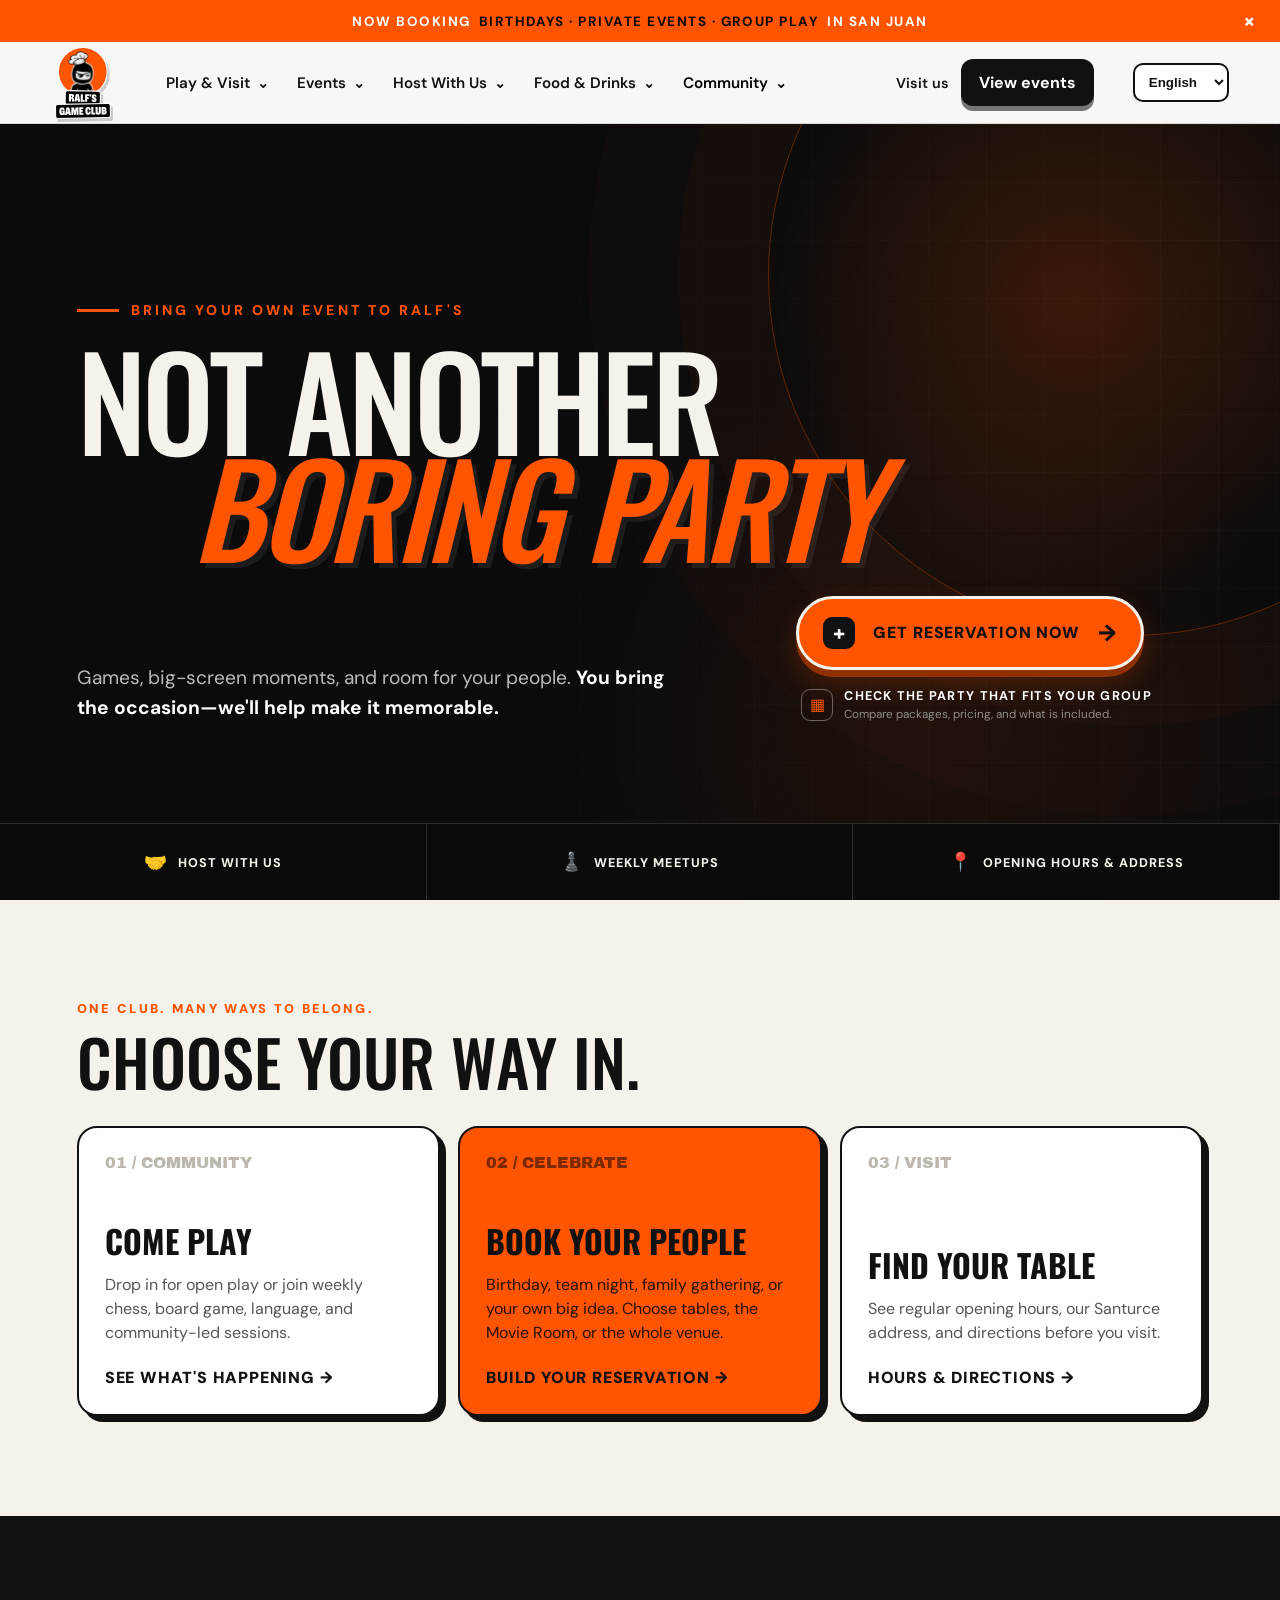
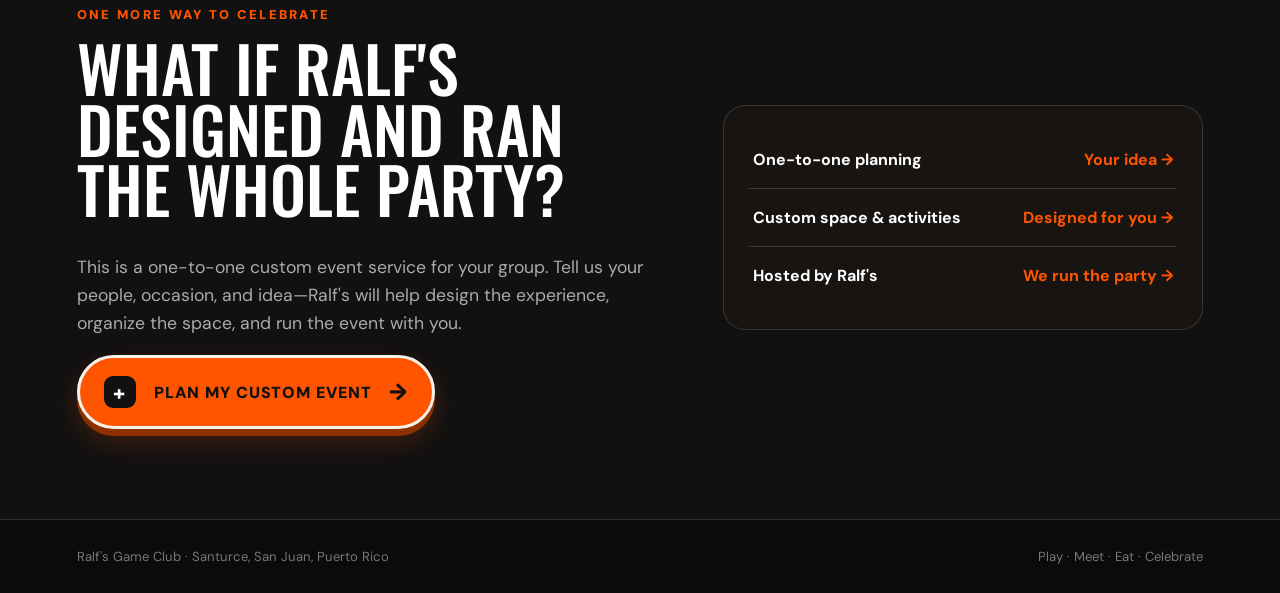
==== index.html @ 031cadf9 "Add community hosting and visit pages" ====
<!doctype html>
<html lang="en">
<head>
  <meta charset="utf-8">
  <meta name="viewport" content="width=device-width, initial-scale=1">
  <title>Ralf's Game Club — Not Another Boring Party</title>
  <meta name="description" content="Games, big-screen moments, community meetups, hosted events, and private celebrations in San Juan, Puerto Rico.">
  <link rel="preconnect" href="https://fonts.googleapis.com">
  <link rel="preconnect" href="https://fonts.gstatic.com" crossorigin>
  <link href="https://fonts.googleapis.com/css2?family=Archivo+Black&family=DM+Sans:wght@400;500;600;700&family=Oswald:wght@400;500;600&display=swap" rel="stylesheet">
  <link rel="icon" href="assets/images/favicon.svg" type="image/svg+xml">
  <style>
    :root{--orange:#ff5400;--orange-2:#ff7a00;--ink:#0b0b0b;--soft:#171412;--paper:#f5f2eb;--muted:#aaa5a0;--line:rgba(255,255,255,.14)}*{box-sizing:border-box}html{scroll-behavior:smooth}body{margin:0;background:var(--ink);color:var(--paper);font-family:"DM Sans",sans-serif;overflow-x:hidden}a{color:inherit;text-decoration:none}button{font:inherit}.announcement{height:42px;background:var(--orange);color:#fff;display:flex;align-items:center;justify-content:center;text-align:center;font-size:.84rem;font-weight:700;letter-spacing:.11em;text-transform:uppercase;padding:0 50px;position:relative}.announcement strong{color:#0b0b0b;margin:0 .5rem}.announcement button{position:absolute;right:18px;top:50%;transform:translateY(-50%);border:0;background:transparent;color:#fff;font-size:1.35rem;cursor:pointer}.nav{height:82px;background:#f7f7f5;color:#111;display:flex;align-items:center;padding:0 clamp(18px,4vw,64px);gap:clamp(22px,3vw,52px);position:relative;z-index:20;border-bottom:1px solid #d9d7d2}.brand{display:flex;align-items:center;gap:10px;min-width:max-content}.brand-logo{display:block;width:64px;height:72px;object-fit:contain;filter:drop-shadow(2px 3px 0 rgba(0,0,0,.18))}.nav-links{display:flex;align-items:center;gap:4px;flex:1}.nav-item{position:relative}.nav-trigger{display:flex;align-items:center;gap:7px;border:0;background:transparent;padding:29px 12px;font-weight:600;white-space:nowrap;cursor:pointer;font-size:.95rem}.nav-trigger::after{content:"⌄";font-size:.9rem;transition:transform .2s}.nav-item:hover .nav-trigger::after,.nav-item:focus-within .nav-trigger::after{transform:rotate(180deg)}.dropdown{position:absolute;top:70px;left:0;width:310px;background:#fff;color:#111;padding:14px;border-radius:0 0 18px 18px;box-shadow:0 20px 40px rgba(0,0,0,.2);opacity:0;visibility:hidden;transform:translateY(-7px);transition:.18s}.nav-item:hover .dropdown,.nav-item:focus-within .dropdown{opacity:1;visibility:visible;transform:none}.dropdown a{display:grid;grid-template-columns:40px 1fr;gap:10px;padding:11px;border-radius:10px;align-items:center}.dropdown a:hover{background:#f3f0eb}.drop-icon{width:36px;height:36px;border:2px solid #111;border-radius:9px;display:grid;place-items:center;background:#fff0e8}.drop-text{font-weight:700;font-size:.9rem}.drop-text span{display:block;color:#777;font-weight:500;font-size:.74rem;margin-top:2px}.nav-actions{display:flex;align-items:center;gap:12px;margin-left:auto;white-space:nowrap}.nav-actions a:first-child{font-weight:600;font-size:.9rem}.top-cta{background:#111;color:#fff!important;padding:13px 18px;border-radius:12px;box-shadow:0 5px 0 #777;font-weight:700!important}.top-cta.orange{background:var(--orange);box-shadow:0 5px 0 #a93200}.menu-toggle{display:none;width:44px;height:44px;border:2px solid #111;border-radius:10px;background:#fff;font-size:1.35rem}.hero{min-height:calc(100vh - 124px);position:relative;display:grid;align-items:center;padding:clamp(54px,7vw,110px) clamp(22px,6vw,92px);overflow:hidden;background:radial-gradient(circle at 84% 23%,rgba(255,84,0,.20),transparent 26%),radial-gradient(circle at 72% 78%,rgba(255,84,0,.08),transparent 34%),#0b0b0b}.hero::before{content:"";position:absolute;width:720px;height:720px;border:1px solid rgba(255,84,0,.35);border-radius:50%;right:-210px;top:-210px;box-shadow:0 0 0 90px rgba(255,84,0,.022),0 0 0 180px rgba(255,84,0,.016)}.hero::after{content:"";position:absolute;inset:0;background-image:linear-gradient(rgba(255,255,255,.025) 1px,transparent 1px),linear-gradient(90deg,rgba(255,255,255,.025) 1px,transparent 1px);background-size:58px 58px;mask-image:linear-gradient(to right,transparent,black);pointer-events:none}.hero-copy{position:relative;z-index:2;max-width:1120px}.eyebrow{color:var(--orange);font-weight:800;letter-spacing:.22em;text-transform:uppercase;font-size:clamp(.78rem,1.1vw,1rem);margin-bottom:26px;display:flex;align-items:center;gap:12px}.eyebrow::before{content:"";width:42px;height:3px;background:var(--orange)}h1{font-family:"Oswald",sans-serif;font-weight:500;font-size:clamp(4.35rem,10vw,10.5rem);letter-spacing:-.035em;line-height:.83;margin:0;text-transform:uppercase;max-width:1050px}h1 .accent{color:var(--orange);display:block;font-style:italic;padding-left:clamp(25px,9vw,140px);text-shadow:5px 5px 0 rgba(255,255,255,.07)}.hero-bottom{display:flex;align-items:flex-end;justify-content:space-between;gap:40px;margin-top:38px;max-width:1080px}.hero-description{max-width:610px;color:#bbb;font-size:clamp(1.02rem,1.5vw,1.3rem);line-height:1.55;margin:0}.hero-description strong{color:#fff}.hero-actions{display:flex;flex-direction:column;align-items:flex-start;gap:17px;min-width:max-content}.cta{display:inline-flex;align-items:center;gap:18px;background:var(--orange);color:#111;padding:18px 24px;border:3px solid #f5f2eb;border-radius:999px;box-shadow:0 7px 0 #8f3000,0 12px 28px rgba(255,84,0,.22);font-weight:900;letter-spacing:.055em;text-transform:uppercase;white-space:nowrap;transition:transform .2s,box-shadow .2s}.cta:hover{transform:translateY(-3px);box-shadow:0 10px 0 #8f3000,0 16px 36px rgba(255,84,0,.3)}.cta-plus{width:32px;height:32px;background:#111;color:#fff;border-radius:9px;display:grid;place-items:center;font-size:1.3rem}.cta-arrow{font-size:1.45rem}.calendar-link{display:flex;align-items:center;gap:11px;color:#fff;padding:0 5px;text-align:left}.calendar-icon{width:32px;height:32px;border:1px solid rgba(255,255,255,.35);border-radius:9px;display:grid;place-items:center;color:var(--orange);font-size:1rem;transition:.2s}.calendar-link:hover .calendar-icon{background:var(--orange);color:#111;border-color:var(--orange)}.calendar-link strong{display:block;font-size:.79rem;text-transform:uppercase;letter-spacing:.1em}.calendar-link small{display:block;color:#8f8c88;max-width:330px;font-size:.73rem;line-height:1.35;margin-top:3px}.service-strip{position:absolute;bottom:0;left:0;right:0;z-index:3;border-top:1px solid var(--line);display:grid;grid-template-columns:repeat(5,1fr);background:rgba(11,11,11,.78);backdrop-filter:blur(12px)}.service-strip a{min-height:76px;display:flex;align-items:center;justify-content:center;gap:10px;padding:15px;border-right:1px solid var(--line);font-size:.79rem;font-weight:800;text-transform:uppercase;letter-spacing:.08em;text-align:center;transition:background .2s}.service-strip a:hover{background:var(--orange);color:#111}.service-strip span{font-size:1.15rem}.choose{background:var(--paper);color:#111;padding:100px clamp(22px,6vw,92px)}.section-label{color:var(--orange);font-weight:900;text-transform:uppercase;letter-spacing:.18em;font-size:.8rem}h2{font-family:"Oswald",sans-serif;text-transform:uppercase;font-size:clamp(2.7rem,5vw,5rem);line-height:.95;margin:14px 0 34px;font-weight:500}.cards{display:grid;grid-template-columns:repeat(3,1fr);gap:18px}.card{min-height:290px;border:2px solid #111;border-radius:20px;padding:26px;display:flex;flex-direction:column;justify-content:space-between;position:relative;overflow:hidden;background:#fff;box-shadow:6px 6px 0 #111;transition:transform .2s}.card:hover{transform:translateY(-5px)}.card:nth-child(2){background:var(--orange)}.card-number{font-family:"Archivo Black",sans-serif;color:#bcb8b0;font-size:1rem}.card:nth-child(2) .card-number{color:#7b2900}.card h3{font-family:"Oswald",sans-serif;text-transform:uppercase;font-size:2rem;margin:0 0 9px}.card p{margin:0;color:#555;line-height:1.5}.card:nth-child(2) p{color:#27120a}.card-link{font-weight:900;text-transform:uppercase;letter-spacing:.05em;margin-top:22px;display:inline-flex;align-items:center;gap:8px}#reserve-options{background:#111;color:#fff;padding:90px clamp(22px,6vw,92px);display:grid;grid-template-columns:1.1fr .9fr;gap:60px;align-items:center}#reserve-options p{color:#aaa;max-width:600px;font-size:1.1rem;line-height:1.6}.reserve-panel{border:1px solid var(--line);border-radius:22px;padding:25px;background:#171412}.reserve-option{display:flex;justify-content:space-between;align-items:center;padding:18px 4px;border-bottom:1px solid var(--line);font-weight:700}.reserve-option:last-child{border-bottom:0}.reserve-option span{color:var(--orange)}footer{padding:28px clamp(22px,6vw,92px);display:flex;justify-content:space-between;gap:20px;color:#777;border-top:1px solid var(--line);font-size:.82rem}@media(max-width:1100px){.nav{gap:18px}.nav-links{display:none}.menu-toggle{display:block;margin-left:auto}.nav-actions a:first-child{display:none}.nav.open{height:auto;align-items:flex-start;flex-wrap:wrap;padding-top:18px;padding-bottom:18px}.nav.open .nav-links{display:grid;grid-template-columns:1fr 1fr;width:100%;order:3}.nav.open .nav-trigger{padding:12px}.nav.open .dropdown{display:none}.nav.open .nav-actions{position:absolute;right:78px;top:20px}.hero{padding-bottom:120px}.service-strip{grid-template-columns:repeat(5,1fr)}}@media(max-width:760px){.announcement{justify-content:flex-start;height:46px;font-size:.66rem;padding-left:16px;padding-right:42px}.nav{height:72px;padding:0 16px}.brand-logo{width:50px;height:59px}.nav-actions .top-cta:not(.orange){display:none}.top-cta.orange{padding:11px 13px;font-size:.75rem}.hero{min-height:calc(100svh - 118px);padding:62px 20px 124px;align-items:start}.hero::before{width:430px;height:430px;right:-220px;top:-120px}h1{font-size:clamp(4rem,20vw,6rem)}h1 .accent{padding-left:0}.hero-bottom{display:block;margin-top:28px}.hero-description{font-size:1rem}.hero-actions{min-width:0;margin-top:28px}.hero-actions .cta{margin-top:0;padding:15px 18px;width:100%;justify-content:space-between;font-size:.82rem}.calendar-link small{max-width:260px}.service-strip{grid-template-columns:repeat(5,150px);overflow-x:auto;justify-content:start}.service-strip a{min-height:82px}.cards{grid-template-columns:1fr}.choose{padding-top:70px;padding-bottom:75px}#reserve-options{grid-template-columns:1fr;padding-top:70px;gap:25px}footer{flex-direction:column}.nav.open .nav-links{grid-template-columns:1fr}.nav.open .nav-actions{right:70px}}@media(prefers-reduced-motion:reduce){html{scroll-behavior:auto}.cta,.card,.dropdown{transition:none}}
  </style>
  <style>
    .mobile-direct{display:none}.language-select{border:2px solid #111;border-radius:10px;background:#fff;color:#111;padding:9px 10px;font-weight:800;cursor:pointer}
    @media(max-width:1100px){.nav{height:76px;min-height:76px;flex-wrap:nowrap;gap:10px;padding:0 18px;overflow:hidden}.brand-logo{width:52px;height:62px}.nav-links,.menu-toggle,.nav-actions{display:none!important}.mobile-direct{display:flex;order:2;flex:1;min-width:0;gap:6px;overflow-x:auto;padding:0;scrollbar-width:none}.mobile-direct::-webkit-scrollbar{display:none}.mobile-direct a{flex:0 0 auto;border:1.5px solid #111;border-radius:999px;padding:7px 9px;font-size:.66rem;font-weight:900;text-transform:uppercase;letter-spacing:.01em;white-space:nowrap;background:#fff}.mobile-direct a:hover{background:var(--orange)}.language-select{order:3;flex:0 0 auto;font-size:.7rem;padding:7px}}
    @media(max-width:760px){.nav{padding:0 12px;gap:7px}.brand-logo{width:46px;height:56px}.mobile-direct{gap:5px}.mobile-direct a{font-size:.62rem;padding:7px 8px}.language-select{max-width:86px}}
    .announcement{position:sticky;top:0;z-index:30}.nav{position:sticky;top:42px}.service-strip{grid-template-columns:repeat(3,1fr)}body:not(:has(.announcement)) .nav{top:0}@media(max-width:760px){.nav{top:46px}.service-strip{grid-template-columns:repeat(3,1fr);overflow:visible}.service-strip a{min-width:0}}
  </style>
  <style>
    .availability-dialog{width:min(1100px,calc(100% - 28px));border:1px solid rgba(255,255,255,.28);border-radius:24px;padding:0;background:rgba(18,16,15,.94);color:#fff;box-shadow:0 28px 90px #000b;backdrop-filter:blur(22px)}
    .availability-dialog::backdrop{background:rgba(0,0,0,.58);backdrop-filter:blur(4px)}
    .calendar-modal{padding:28px}.calendar-modal-head{display:flex;justify-content:space-between;align-items:flex-start;gap:20px}.calendar-modal h2{font-size:clamp(2.2rem,7vw,4rem);margin:7px 0 8px}.calendar-modal p{color:#aaa;margin:0;line-height:1.5}
    .dialog-close{border:1px solid #555;border-radius:50%;width:42px;height:42px;background:#161616;color:#fff;font-size:1.3rem;cursor:pointer}.booking-step{display:flex;gap:8px;align-items:center;color:#aaa;font-size:.74rem;font-weight:800;text-transform:uppercase;margin-bottom:16px}.booking-step span{display:grid;place-items:center;width:26px;height:26px;flex:0 0 26px;border-radius:50%;background:var(--orange);color:#111}.booking-layout{display:grid;grid-template-columns:repeat(3,minmax(0,1fr));gap:18px;margin-top:22px;align-items:start}.booking-stage{min-width:0}.calendar-fields{display:grid;gap:12px;margin-bottom:12px}.calendar-field{display:grid;gap:8px}.calendar-field label{color:#aaa;font-size:.75rem;font-weight:900;letter-spacing:.13em;text-transform:uppercase}.calendar-field input,.calendar-field select{width:100%;min-height:52px;border:1px solid #555;border-radius:10px;background:#101010;color:#fff;padding:11px 13px;font:inherit;color-scheme:dark}.calendar-field input[readonly]{color:var(--orange);font-weight:900}.number-control{display:grid;grid-template-columns:42px 1fr 42px}.number-control input{border-radius:0;text-align:center}.number-control button{border:1px solid #555;background:#181818;color:#fff;font-size:1.25rem;cursor:pointer}.number-control button:first-child{border-radius:10px 0 0 10px}.number-control button:last-child{border-radius:0 10px 10px 0}
    .availability-result{border:1px solid #48423f;border-radius:12px;padding:14px;color:#d5d0ca;background:#ffffff08;margin-bottom:12px}.capacity-guide{padding:13px;border-radius:12px;background:#ffffff09;color:#aaa;font-size:.82rem;line-height:1.55}.reservation-summary{padding:16px;border:1px solid #48423f;border-radius:14px;background:#fff;color:#111}.reservation-summary h3{margin-bottom:14px;font-size:1rem}.summary-list{display:grid;gap:11px;margin-bottom:16px}.summary-list div{display:grid;grid-template-columns:24px 1fr;gap:8px}.summary-list span{font-size:1rem}.summary-list strong{font-size:.82rem;line-height:1.4}.calendar-actions button{display:flex;width:100%;align-items:center;justify-content:center;min-height:46px;border:0;border-radius:9px;padding:10px 15px;font-weight:800;text-align:center;cursor:pointer}.calendar-actions .continue-link{background:var(--orange);color:#111}.calendar-actions .continue-link.disabled{opacity:.45;pointer-events:none}.booking-note{display:block;margin-top:9px;color:#666;font-size:.7rem;line-height:1.4;text-align:center}
    @media(max-width:800px){.booking-layout{grid-template-columns:1fr}.calendar-fields{grid-template-columns:1fr 1fr}.booking-step{margin-top:8px}}@media(max-width:480px){.calendar-fields{grid-template-columns:1fr}.calendar-modal{padding:20px}.calendar-modal h2{font-size:2.6rem}}
  </style>
</head>
<body>
  <div class="announcement" id="announcement"><span class="announcement-copy">Now booking</span><strong>birthdays · private events · group play</strong><span class="announcement-copy">in San Juan</span><button aria-label="Close announcement" onclick="document.getElementById('announcement').remove();document.getElementById('nav').style.top='0'">×</button></div>
  <header class="nav" id="nav">
    <a class="brand" href="index.html" aria-label="Ralf's Game Club home"><img class="brand-logo" src="assets/images/Ralfs Game Club Logo.svg" alt="Ralf's Game Club"></a>
    <nav class="nav-links" aria-label="Main navigation">
      <div class="nav-item"><a class="nav-trigger" href="collections.html">Play & Visit</a><div class="dropdown"><a href="collections.html"><span class="drop-icon">🎲</span><span class="drop-text">Club Collection<span>Games, consoles, books & equipment</span></span></a><a href="collections.html#spaces"><span class="drop-icon">🎮</span><span class="drop-text">Our Spaces<span>Game Room and Movie Room</span></span></a><a href="visit.html"><span class="drop-icon">📍</span><span class="drop-text">Hours & Visit<span>Santurce, San Juan</span></span></a></div></div>
      <div class="nav-item"><a class="nav-trigger" href="events.html">Events</a><div class="dropdown"><a href="reservations.html"><span class="drop-icon">🎂</span><span class="drop-text">Birthday Parties<span>Games, photos & room to celebrate</span></span></a><a href="reservations.html"><span class="drop-icon">✨</span><span class="drop-text">Private Events<span>Your group, your occasion</span></span></a><a href="events.html"><span class="drop-icon">📅</span><span class="drop-text">Weekly Calendar<span>Chess, languages, board games & more</span></span></a></div></div>
      <div class="nav-item"><a class="nav-trigger" href="host.html">Host With Us</a><div class="dropdown"><a href="host.html"><span class="drop-icon">🤝</span><span class="drop-text">Community Event Application<span>Bring your idea to Ralf's</span></span></a><a href="chess.html"><span class="drop-icon">♟️</span><span class="drop-text">Chess Program<span>Learn, practice, and play together</span></span></a></div></div>
      <div class="nav-item"><a class="nav-trigger" href="menu.html">Food & Drinks</a><div class="dropdown"><a href="menu.html#drinks"><span class="drop-icon">☕</span><span class="drop-text">Community Coffee<span>Coffee, tea & refreshing drinks</span></span></a><a href="menu.html#food"><span class="drop-icon">🍕</span><span class="drop-text">Food Menu<span>Easy food made for game night</span></span></a></div></div>
      <div class="nav-item"><button class="nav-trigger">Community</button><div class="dropdown"><a href="events.html"><span class="drop-icon">💬</span><span class="drop-text">Join the Community<span>Updates and member sessions</span></span></a><a href="reservations.html"><span class="drop-icon">🤝</span><span class="drop-text">Host a Meetup<span>Bring your idea to Ralf's</span></span></a></div></div>
    </nav>
    <div class="nav-actions"><a href="visit.html">Visit us</a><a class="top-cta" href="events.html">View events</a></div>
    <select class="language-select" id="language-select" aria-label="Language"><option value="en">English</option><option value="es">Español</option></select>
    <nav class="mobile-direct" aria-label="Quick links"><a href="collections.html">Play &amp; Visit</a><a href="events.html">Events</a><a href="menu.html">Food &amp; Drinks</a><a href="host.html">Host With Us</a><a href="chess.html">Chess Program</a></nav>
  </header>
  <main id="top">
    <section class="hero"><div class="hero-copy"><div class="eyebrow">Bring your own event to Ralf's</div><h1>Not another <span class="accent">boring party</span></h1><div class="hero-bottom"><p class="hero-description">Games, big-screen moments, and room for your people. <strong>You bring the occasion—we'll help make it memorable.</strong></p><div class="hero-actions"><a class="cta" href="#availability" onclick="openAvailability(event)"><span class="cta-plus">+</span>Get reservation now<span class="cta-arrow">→</span></a><a class="calendar-link" href="reservations.html"><span class="calendar-icon">▦</span><span><strong>Check the party that fits your group</strong><small>Compare packages, pricing, and what is included.</small></span></a></div></div></div><div class="service-strip" aria-label="Explore Ralf's"><a href="host.html"><span>🤝</span>Host With Us</a><a href="events.html"><span>♟️</span>Weekly Meetups</a><a href="visit.html"><span>📍</span>Opening Hours &amp; Address</a></div></section>
    <section class="choose" id="play"><div class="section-label">One club. Many ways to belong.</div><h2>Choose your way in.</h2><div class="cards"><article class="card"><span class="card-number">01 / COMMUNITY</span><div><h3>Come play</h3><p>Drop in for open play or join weekly chess, board game, language, and community-led sessions.</p><a class="card-link" href="community.html">See what's happening →</a></div></article><article class="card"><span class="card-number">02 / CELEBRATE</span><div><h3>Book your people</h3><p>Birthday, team night, family gathering, or your own big idea. Choose tables, the Movie Room, or the whole venue.</p><a class="card-link" href="reservations.html">Build your reservation →</a></div></article><article class="card"><span class="card-number">03 / VISIT</span><div><h3>Find your table</h3><p>See regular opening hours, our Santurce address, and directions before you visit.</p><a class="card-link" href="visit.html">Hours &amp; directions →</a></div></article></div></section>
    <section id="reserve-options"><div><div class="section-label">One more way to celebrate</div><h2>What if Ralf's designed and ran the whole party?</h2><p>This is a one-to-one custom event service for your group. Tell us your people, occasion, and idea—Ralf's will help design the experience, organize the space, and run the event with you.</p><a class="cta" href="reservations.html"><span class="cta-plus">+</span>Plan my custom event<span class="cta-arrow">→</span></a></div><div class="reserve-panel" id="spaces"><div class="reserve-option">One-to-one planning <span>Your idea →</span></div><div class="reserve-option">Custom space &amp; activities <span>Designed for you →</span></div><div class="reserve-option">Hosted by Ralf's <span>We run the party →</span></div></div></section>
  </main>
  <dialog class="availability-dialog" id="availability-dialog">
    <div class="calendar-modal">
      <div class="calendar-modal-head">
        <div><div class="section-label">Ralf's calendar</div><h2>Check your group</h2><p>Choose a date, hour, and group size. We will calculate the tables your group needs.</p></div>
        <button class="dialog-close" type="button" aria-label="Close calendar" onclick="document.getElementById('availability-dialog').close()">×</button>
      </div>
      <div class="booking-layout">
        <section class="booking-stage" aria-labelledby="step-date-time">
          <div class="booking-step" id="step-date-time"><span>1</span>Select date &amp; time</div>
          <div class="calendar-fields">
            <div class="calendar-field"><label for="quick-date">Date</label><input id="quick-date" type="date"></div>
            <div class="calendar-field"><label for="quick-duration">Package length</label><select id="quick-duration"><option value="2">2 hours</option><option value="3">3 hours</option><option value="4">4 hours</option></select></div>
            <div class="calendar-field"><label for="quick-hour">Start time</label><select id="quick-hour"></select></div>
            <div class="calendar-field"><label for="quick-end">End time</label><input id="quick-end" type="text" value="12 PM" readonly aria-live="polite"></div>
          </div>
        </section>
        <section class="booking-stage" aria-labelledby="step-group">
          <div class="booking-step" id="step-group"><span>2</span>Check your group</div>
          <div class="calendar-fields">
            <div class="calendar-field"><label for="quick-guests">Guests</label><div class="number-control"><button type="button" aria-label="Remove one guest" onclick="changeGuests(-1)">−</button><input id="quick-guests" type="number" min="1" max="100" value="6" inputmode="numeric"><button type="button" aria-label="Add one guest" onclick="changeGuests(1)">+</button></div></div>
            <div class="calendar-field"><label for="quick-tables">Tables</label><input id="quick-tables" type="text" value="1" readonly aria-live="polite"></div>
          </div>
          <div class="availability-result" id="availability-result">Choose a date and hour to plan your visit.</div>
          <div class="capacity-guide">Table guide: 1 table for up to 6 guests · 2 for 7–12 · 3 for 13–18 · 4 for 19–23 · 24+ is private.</div>
        </section>
        <section class="booking-stage" aria-labelledby="step-confirm">
          <div class="booking-step" id="step-confirm"><span>3</span>Confirm &amp; book</div>
          <aside class="reservation-summary" aria-label="Reservation summary">
            <h3>Your reservation plan</h3>
            <div class="summary-list"><div><span>▣</span><strong id="summary-date">Choose a date</strong></div><div><span>◷</span><strong id="summary-time">Choose a time</strong></div><div><span>♟</span><strong id="summary-group">6 guests · 1 table</strong></div><div><span>⌖</span><strong>Ralf's Game Club<br>407 C. del Parque, Santurce, PR</strong></div></div>
            <div class="calendar-actions"><button class="continue-link" type="button">Send reservation request →</button></div>
            <small class="booking-note">Opens a Gmail draft with the reservation details filled in.</small>
          </aside>
        </section>
      </div>
    </div>
  </dialog>
  <footer id="visit"><span>Ralf's Game Club · Santurce, San Juan, Puerto Rico</span><span id="menu">Play · Meet · Eat · Celebrate</span></footer>
  <script>
    const translations={
      "Now booking":"Ya reservando","birthdays · private events · group play":"fiestas · eventos privados · grupos","in San Juan":"en San Juan","Bring your own event to Ralf's":"Trae tu propio evento a Ralf's","Not another":"No otra","boring party":"fiesta aburrida","Games, big-screen moments, and room for your people.":"Juegos, momentos en pantalla grande y espacio para tu gente.","You bring the occasion—we'll help make it memorable.":"Tú traes la ocasión; nosotros ayudamos a hacerla memorable.","Get reservation now":"Reserva ahora","View available hours":"Ver horas disponibles","Check the party that fits your group":"Encuentra el paquete ideal para tu grupo","Compare packages, pricing, and what is included.":"Compara paquetes, precios y lo que incluyen.","Send reservation request →":"Enviar solicitud de reservación →","Opens a Gmail draft with the reservation details filled in.":"Abre un borrador de Gmail con los detalles de la reservación ya completados.","One club. Many ways to belong.":"Un club. Muchas formas de pertenecer.","Choose your way in.":"Elige tu manera de participar.","Come play":"Ven a jugar","See what's happening →":"Mira lo que está pasando →","Book your people":"Reúne a tu gente","Build your reservation →":"Crea tu reservación →","Find your table":"Encuentra tu mesa","Hours & directions →":"Horario y direcciones →","Reserve":"Reservar","Events":"Eventos","Food & Drinks":"Comida y bebidas","Host With Us":"Organiza con nosotros","Opening Hours & Address":"Horario y dirección","Chess Program":"Programa de ajedrez","Play & Visit":"Juega y visita"
    };
    const originals=new WeakMap();
    function setLanguage(lang){document.documentElement.lang=lang;localStorage.setItem('ralfsLanguage',lang);document.querySelectorAll('a,button,label,h1,h2,h3,p,strong,small,.eyebrow,.section-label,.card-number,.announcement-copy').forEach(el=>{if(el.children.length)return;if(!originals.has(el))originals.set(el,el.textContent);const en=originals.get(el);el.textContent=lang==='es'?(translations[en.trim()]||en):en});document.getElementById('language-select').value=lang}
    document.getElementById('language-select').addEventListener('change',e=>setLanguage(e.target.value));setLanguage(localStorage.getItem('ralfsLanguage')||'en');
    const quickDate=document.getElementById('quick-date');
    const quickHour=document.getElementById('quick-hour');
    const quickDuration=document.getElementById('quick-duration');
    const quickEnd=document.getElementById('quick-end');
    const quickGuests=document.getElementById('quick-guests');
    const quickTables=document.getElementById('quick-tables');
    const availabilityResult=document.getElementById('availability-result');
    const summaryDate=document.getElementById('summary-date');
    const summaryTime=document.getElementById('summary-time');
    const summaryGroup=document.getElementById('summary-group');
    const bookingLink=document.querySelector('.continue-link');
    bookingLink.addEventListener('click',()=>{if(bookingLink.classList.contains('disabled'))return;const subject='Reservation request — '+quickDate.value;const body=['Reservation request for Ralf\'s Game Club','','Date: '+summaryDate.textContent,'Time: '+summaryTime.textContent,'Group: '+summaryGroup.textContent,'Tables: '+quickTables.value,'','Please reply to this email to confirm availability.'].join('\n');window.open('https://mail.google.com/mail/?view=cm&fs=1&to=ralfsgameclub@gmail.com&su='+encodeURIComponent(subject)+'&body='+encodeURIComponent(body),'_blank','noopener')});
    const availabilityApi='https://script.google.com/macros/s/AKfycbzuxjExNhPusNXr1XhOn-TuMr5OQ-beWXlYhAs8ggn_Tgo7zxfXGiIK9_2Sqgs56HC4dw/exec';
    let availabilityRequest=0;
    for(let hour=13;hour<=21;hour++){const option=document.createElement('option');option.value=hour;option.textContent=new Date(2000,0,1,hour).toLocaleTimeString([], {hour:'numeric'});quickHour.appendChild(option)}
    function syncEndTime(){quickEnd.value=new Date(2000,0,1,Number(quickHour.value)+Number(quickDuration.value)).toLocaleTimeString([], {hour:'numeric'})}
    function openAvailability(event){event.preventDefault();if(!quickDate.value){const today=new Date();quickDate.value=[today.getFullYear(),String(today.getMonth()+1).padStart(2,'0'),String(today.getDate()).padStart(2,'0')].join('-')}updateAvailability();document.getElementById('availability-dialog').showModal()}
    function changeGuests(amount){quickGuests.value=Math.min(100,Math.max(1,(Number(quickGuests.value)||1)+amount));updateAvailability()}
    async function updateAvailability(){const request=++availabilityRequest;const guests=Math.max(1,Number(quickGuests.value)||1);const duration=Number(quickDuration.value);const tablesNeeded=Math.ceil(guests/6);const isPrivate=guests>=24;quickTables.value=isPrivate?'PRIVATE':tablesNeeded;summaryGroup.textContent=guests+' guests · '+(isPrivate?'private venue':tablesNeeded+' table'+(tablesNeeded>1?'s':''));if(!quickDate.value)return;const selectedDate=new Date(quickDate.value+'T12:00:00');const day=selectedDate.getDay();const hour=Number(quickHour.value);const isSunday=day===0;const closeHour=isSunday?18:22;const isOpen=isSunday?(hour>=13&&hour+duration<=closeHour):(day>=3&&day<=6&&hour>=13&&hour+duration<=closeHour);summaryDate.textContent=selectedDate.toLocaleDateString([], {weekday:'long',month:'long',day:'numeric',year:'numeric'});summaryTime.textContent=new Date(2000,0,1,hour).toLocaleTimeString([], {hour:'numeric'})+' – '+new Date(2000,0,1,hour+duration).toLocaleTimeString([], {hour:'numeric'})+' ('+duration+' hours)';bookingLink.classList.add('disabled');bookingLink.setAttribute('aria-disabled','true');bookingLink.setAttribute('tabindex','-1');if(!isOpen){availabilityResult.textContent=isSunday?'This package must fit within Sunday hours, 1 PM–6 PM.':'This package must fit within Wednesday–Saturday hours, 1 PM–10 PM.';return}availabilityResult.textContent='Checking Ralf’s live calendar…';try{const response=await fetch(availabilityApi+'?date='+encodeURIComponent(quickDate.value));const data=await response.json();if(request!==availabilityRequest)return;if(!response.ok||!data.ok)throw new Error('Calendar unavailable');const start=new Date(quickDate.value+'T'+String(hour).padStart(2,'0')+':00:00-04:00');const end=new Date(start.getTime()+duration*60*60*1000);const overlapping=(data.busy||[]).filter(item=>new Date(item.start)<end&&new Date(item.end)>start);const hasPrivate=overlapping.some(item=>item.private);const reservedTables=hasPrivate?8:overlapping.reduce((sum,item)=>sum+(Number(item.tables)||0),0);const openTables=Math.max(0,8-reservedTables);if(hasPrivate){availabilityResult.textContent='This time is unavailable because Ralf’s is reserved for a private event.';return}if(isPrivate&&reservedTables>0){availabilityResult.textContent='A private event needs the whole venue, but this time already has another reservation.';return}if(!isPrivate&&tablesNeeded>openTables){availabilityResult.textContent='Only '+openTables+' of 8 tables are open at this time. Your group needs '+tablesNeeded+'. Please choose another time.';return}bookingLink.classList.remove('disabled');bookingLink.removeAttribute('aria-disabled');bookingLink.removeAttribute('tabindex');availabilityResult.textContent=isPrivate?guests+' guests · The whole venue is currently open for a private event.':guests+' guests · '+tablesNeeded+' table'+(tablesNeeded>1?'s':'')+' needed · '+openTables+' of 8 tables currently open · '+(openTables-tablesNeeded)+' would remain after booking.'}catch(error){if(request!==availabilityRequest)return;availabilityResult.textContent='We could not confirm the live calendar. Please use Ralf’s booking page to check current times.';bookingLink.classList.remove('disabled');bookingLink.removeAttribute('aria-disabled');bookingLink.removeAttribute('tabindex')}}
    quickDate.addEventListener('change',updateAvailability);quickHour.addEventListener('change',()=>{syncEndTime();updateAvailability()});quickDuration.addEventListener('change',()=>{syncEndTime();updateAvailability()});quickGuests.addEventListener('input',updateAvailability);syncEndTime();
  </script>
</body>
</html>
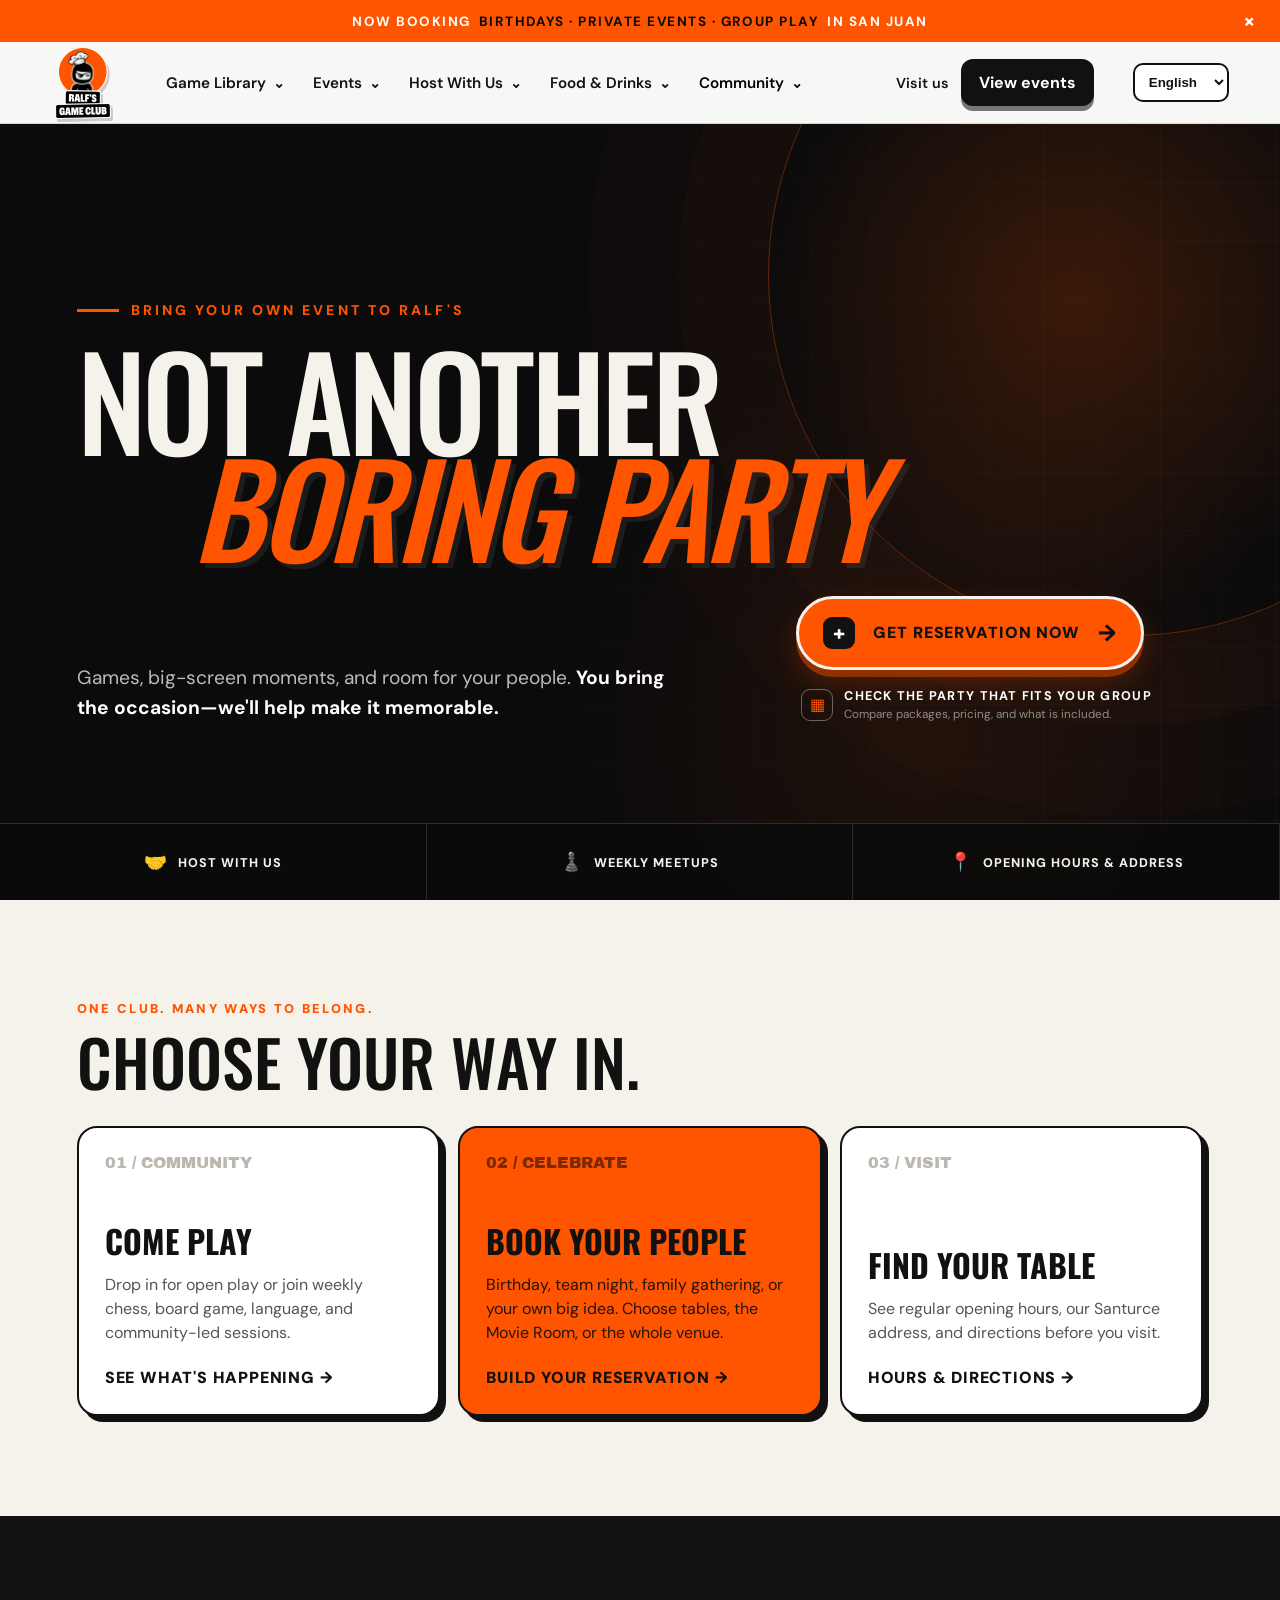
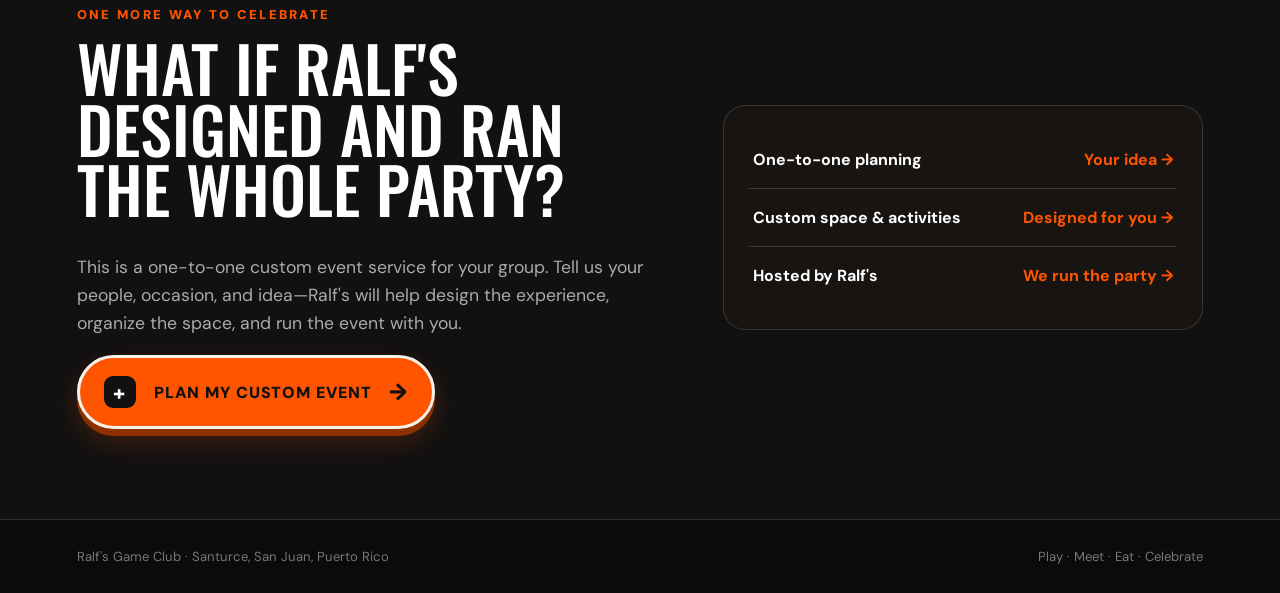
==== commit 071649a8: "Clarify game library and add Switch titles" ====
--- a/index.html
+++ b/index.html
@@ -32,7 +32,7 @@
   <header class="nav" id="nav">
     <a class="brand" href="index.html" aria-label="Ralf's Game Club home"><img class="brand-logo" src="assets/images/Ralfs Game Club Logo.svg" alt="Ralf's Game Club"></a>
     <nav class="nav-links" aria-label="Main navigation">
-      <div class="nav-item"><a class="nav-trigger" href="collections.html">Play & Visit</a><div class="dropdown"><a href="collections.html"><span class="drop-icon">🎲</span><span class="drop-text">Club Collection<span>Games, consoles, books & equipment</span></span></a><a href="collections.html#spaces"><span class="drop-icon">🎮</span><span class="drop-text">Our Spaces<span>Game Room and Movie Room</span></span></a><a href="visit.html"><span class="drop-icon">📍</span><span class="drop-text">Hours & Visit<span>Santurce, San Juan</span></span></a></div></div>
+      <div class="nav-item"><a class="nav-trigger" href="collections.html">Game Library</a><div class="dropdown"><a href="collections.html"><span class="drop-icon">🎲</span><span class="drop-text">Browse Our Games<span>Board games, Switch games, retro consoles &amp; books</span></span></a><a href="collections.html"><span class="drop-icon">🎮</span><span class="drop-text">What We Have<span>Check the library before bringing your own game</span></span></a><a href="visit.html"><span class="drop-icon">📍</span><span class="drop-text">Hours &amp; Visit<span>Santurce, San Juan</span></span></a></div></div>
       <div class="nav-item"><a class="nav-trigger" href="events.html">Events</a><div class="dropdown"><a href="reservations.html"><span class="drop-icon">🎂</span><span class="drop-text">Birthday Parties<span>Games, photos & room to celebrate</span></span></a><a href="reservations.html"><span class="drop-icon">✨</span><span class="drop-text">Private Events<span>Your group, your occasion</span></span></a><a href="events.html"><span class="drop-icon">📅</span><span class="drop-text">Weekly Calendar<span>Chess, languages, board games & more</span></span></a></div></div>
       <div class="nav-item"><a class="nav-trigger" href="host.html">Host With Us</a><div class="dropdown"><a href="host.html"><span class="drop-icon">🤝</span><span class="drop-text">Community Event Application<span>Bring your idea to Ralf's</span></span></a><a href="chess.html"><span class="drop-icon">♟️</span><span class="drop-text">Chess Program<span>Learn, practice, and play together</span></span></a></div></div>
       <div class="nav-item"><a class="nav-trigger" href="menu.html">Food & Drinks</a><div class="dropdown"><a href="menu.html#drinks"><span class="drop-icon">☕</span><span class="drop-text">Community Coffee<span>Coffee, tea & refreshing drinks</span></span></a><a href="menu.html#food"><span class="drop-icon">🍕</span><span class="drop-text">Food Menu<span>Easy food made for game night</span></span></a></div></div>
@@ -40,10 +40,10 @@
     </nav>
     <div class="nav-actions"><a href="visit.html">Visit us</a><a class="top-cta" href="events.html">View events</a></div>
     <select class="language-select" id="language-select" aria-label="Language"><option value="en">English</option><option value="es">Español</option></select>
-    <nav class="mobile-direct" aria-label="Quick links"><a href="collections.html">Play &amp; Visit</a><a href="events.html">Events</a><a href="menu.html">Food &amp; Drinks</a><a href="host.html">Host With Us</a><a href="chess.html">Chess Program</a></nav>
+    <nav class="mobile-direct" aria-label="Quick links"><a href="collections.html">Game Library</a><a href="events.html">Events</a><a href="menu.html">Food &amp; Drinks</a><a href="host.html">Host With Us</a><a href="chess.html">Chess Program</a></nav>
   </header>
   <main id="top">
-    <section class="hero"><div class="hero-copy"><div class="eyebrow">Bring your own event to Ralf's</div><h1>Not another <span class="accent">boring party</span></h1><div class="hero-bottom"><p class="hero-description">Games, big-screen moments, and room for your people. <strong>You bring the occasion—we'll help make it memorable.</strong></p><div class="hero-actions"><a class="cta" href="#availability" onclick="openAvailability(event)"><span class="cta-plus">+</span>Get reservation now<span class="cta-arrow">→</span></a><a class="calendar-link" href="reservations.html"><span class="calendar-icon">▦</span><span><strong>Check the party that fits your group</strong><small>Compare packages, pricing, and what is included.</small></span></a></div></div></div><div class="service-strip" aria-label="Explore Ralf's"><a href="host.html"><span>🤝</span>Host With Us</a><a href="events.html"><span>♟️</span>Weekly Meetups</a><a href="visit.html"><span>📍</span>Opening Hours &amp; Address</a></div></section>
+    <section class="hero"><div class="hero-copy"><div class="eyebrow">Bring your own event to Ralf's</div><h1>Not another <span class="accent">boring party</span></h1><div class="hero-bottom"><p class="hero-description">Games, big-screen moments, and room for your people. <strong>You bring the occasion—we'll help make it memorable.</strong></p><div class="hero-actions"><a class="cta" href="#availability" onclick="openAvailability(event)"><span class="cta-plus">+</span>Get reservation now<span class="cta-arrow">→</span></a><a class="calendar-link" href="reservations.html"><span class="calendar-icon">▦</span><span><strong>Check the party that fits your group</strong><small>Compare packages, pricing, and what is included.</small></span></a></div></div></div><div class="service-strip" aria-label="Explore Ralf's"><a href="host.html"><span>🤝</span>Host With Us</a><a href="community.html"><span>♟️</span>Weekly Meetups</a><a href="visit.html"><span>📍</span>Opening Hours &amp; Address</a></div></section>
     <section class="choose" id="play"><div class="section-label">One club. Many ways to belong.</div><h2>Choose your way in.</h2><div class="cards"><article class="card"><span class="card-number">01 / COMMUNITY</span><div><h3>Come play</h3><p>Drop in for open play or join weekly chess, board game, language, and community-led sessions.</p><a class="card-link" href="community.html">See what's happening →</a></div></article><article class="card"><span class="card-number">02 / CELEBRATE</span><div><h3>Book your people</h3><p>Birthday, team night, family gathering, or your own big idea. Choose tables, the Movie Room, or the whole venue.</p><a class="card-link" href="reservations.html">Build your reservation →</a></div></article><article class="card"><span class="card-number">03 / VISIT</span><div><h3>Find your table</h3><p>See regular opening hours, our Santurce address, and directions before you visit.</p><a class="card-link" href="visit.html">Hours &amp; directions →</a></div></article></div></section>
     <section id="reserve-options"><div><div class="section-label">One more way to celebrate</div><h2>What if Ralf's designed and ran the whole party?</h2><p>This is a one-to-one custom event service for your group. Tell us your people, occasion, and idea—Ralf's will help design the experience, organize the space, and run the event with you.</p><a class="cta" href="reservations.html"><span class="cta-plus">+</span>Plan my custom event<span class="cta-arrow">→</span></a></div><div class="reserve-panel" id="spaces"><div class="reserve-option">One-to-one planning <span>Your idea →</span></div><div class="reserve-option">Custom space &amp; activities <span>Designed for you →</span></div><div class="reserve-option">Hosted by Ralf's <span>We run the party →</span></div></div></section>
   </main>
@@ -87,7 +87,7 @@
   <footer id="visit"><span>Ralf's Game Club · Santurce, San Juan, Puerto Rico</span><span id="menu">Play · Meet · Eat · Celebrate</span></footer>
   <script>
     const translations={
-      "Now booking":"Ya reservando","birthdays · private events · group play":"fiestas · eventos privados · grupos","in San Juan":"en San Juan","Bring your own event to Ralf's":"Trae tu propio evento a Ralf's","Not another":"No otra","boring party":"fiesta aburrida","Games, big-screen moments, and room for your people.":"Juegos, momentos en pantalla grande y espacio para tu gente.","You bring the occasion—we'll help make it memorable.":"Tú traes la ocasión; nosotros ayudamos a hacerla memorable.","Get reservation now":"Reserva ahora","View available hours":"Ver horas disponibles","Check the party that fits your group":"Encuentra el paquete ideal para tu grupo","Compare packages, pricing, and what is included.":"Compara paquetes, precios y lo que incluyen.","Send reservation request →":"Enviar solicitud de reservación →","Opens a Gmail draft with the reservation details filled in.":"Abre un borrador de Gmail con los detalles de la reservación ya completados.","One club. Many ways to belong.":"Un club. Muchas formas de pertenecer.","Choose your way in.":"Elige tu manera de participar.","Come play":"Ven a jugar","See what's happening →":"Mira lo que está pasando →","Book your people":"Reúne a tu gente","Build your reservation →":"Crea tu reservación →","Find your table":"Encuentra tu mesa","Hours & directions →":"Horario y direcciones →","Reserve":"Reservar","Events":"Eventos","Food & Drinks":"Comida y bebidas","Host With Us":"Organiza con nosotros","Opening Hours & Address":"Horario y dirección","Chess Program":"Programa de ajedrez","Play & Visit":"Juega y visita"
+      "Now booking":"Ya reservando","birthdays · private events · group play":"fiestas · eventos privados · grupos","in San Juan":"en San Juan","Bring your own event to Ralf's":"Trae tu propio evento a Ralf's","Not another":"No otra","boring party":"fiesta aburrida","Games, big-screen moments, and room for your people.":"Juegos, momentos en pantalla grande y espacio para tu gente.","You bring the occasion—we'll help make it memorable.":"Tú traes la ocasión; nosotros ayudamos a hacerla memorable.","Get reservation now":"Reserva ahora","View available hours":"Ver horas disponibles","Check the party that fits your group":"Encuentra el paquete ideal para tu grupo","Compare packages, pricing, and what is included.":"Compara paquetes, precios y lo que incluyen.","Send reservation request →":"Enviar solicitud de reservación →","Opens a Gmail draft with the reservation details filled in.":"Abre un borrador de Gmail con los detalles de la reservación ya completados.","One club. Many ways to belong.":"Un club. Muchas formas de pertenecer.","Choose your way in.":"Elige tu manera de participar.","Come play":"Ven a jugar","See what's happening →":"Mira lo que está pasando →","Book your people":"Reúne a tu gente","Build your reservation →":"Crea tu reservación →","Find your table":"Encuentra tu mesa","Hours & directions →":"Horario y direcciones →","Reserve":"Reservar","Events":"Eventos","Food & Drinks":"Comida y bebidas","Host With Us":"Organiza con nosotros","Opening Hours & Address":"Horario y dirección","Chess Program":"Programa de ajedrez","Game Library":"Biblioteca de juegos","Browse Our Games":"Explora nuestros juegos","What We Have":"Lo que tenemos"
     };
     const originals=new WeakMap();
     function setLanguage(lang){document.documentElement.lang=lang;localStorage.setItem('ralfsLanguage',lang);document.querySelectorAll('a,button,label,h1,h2,h3,p,strong,small,.eyebrow,.section-label,.card-number,.announcement-copy').forEach(el=>{if(el.children.length)return;if(!originals.has(el))originals.set(el,el.textContent);const en=originals.get(el);el.textContent=lang==='es'?(translations[en.trim()]||en):en});document.getElementById('language-select').value=lang}
@@ -110,7 +110,7 @@
     function syncEndTime(){quickEnd.value=new Date(2000,0,1,Number(quickHour.value)+Number(quickDuration.value)).toLocaleTimeString([], {hour:'numeric'})}
     function openAvailability(event){event.preventDefault();if(!quickDate.value){const today=new Date();quickDate.value=[today.getFullYear(),String(today.getMonth()+1).padStart(2,'0'),String(today.getDate()).padStart(2,'0')].join('-')}updateAvailability();document.getElementById('availability-dialog').showModal()}
     function changeGuests(amount){quickGuests.value=Math.min(100,Math.max(1,(Number(quickGuests.value)||1)+amount));updateAvailability()}
-    async function updateAvailability(){const request=++availabilityRequest;const guests=Math.max(1,Number(quickGuests.value)||1);const duration=Number(quickDuration.value);const tablesNeeded=Math.ceil(guests/6);const isPrivate=guests>=24;quickTables.value=isPrivate?'PRIVATE':tablesNeeded;summaryGroup.textContent=guests+' guests · '+(isPrivate?'private venue':tablesNeeded+' table'+(tablesNeeded>1?'s':''));if(!quickDate.value)return;const selectedDate=new Date(quickDate.value+'T12:00:00');const day=selectedDate.getDay();const hour=Number(quickHour.value);const isSunday=day===0;const closeHour=isSunday?18:22;const isOpen=isSunday?(hour>=13&&hour+duration<=closeHour):(day>=3&&day<=6&&hour>=13&&hour+duration<=closeHour);summaryDate.textContent=selectedDate.toLocaleDateString([], {weekday:'long',month:'long',day:'numeric',year:'numeric'});summaryTime.textContent=new Date(2000,0,1,hour).toLocaleTimeString([], {hour:'numeric'})+' – '+new Date(2000,0,1,hour+duration).toLocaleTimeString([], {hour:'numeric'})+' ('+duration+' hours)';bookingLink.classList.add('disabled');bookingLink.setAttribute('aria-disabled','true');bookingLink.setAttribute('tabindex','-1');if(!isOpen){availabilityResult.textContent=isSunday?'This package must fit within Sunday hours, 1 PM–6 PM.':'This package must fit within Wednesday–Saturday hours, 1 PM–10 PM.';return}availabilityResult.textContent='Checking Ralf’s live calendar…';try{const response=await fetch(availabilityApi+'?date='+encodeURIComponent(quickDate.value));const data=await response.json();if(request!==availabilityRequest)return;if(!response.ok||!data.ok)throw new Error('Calendar unavailable');const start=new Date(quickDate.value+'T'+String(hour).padStart(2,'0')+':00:00-04:00');const end=new Date(start.getTime()+duration*60*60*1000);const overlapping=(data.busy||[]).filter(item=>new Date(item.start)<end&&new Date(item.end)>start);const hasPrivate=overlapping.some(item=>item.private);const reservedTables=hasPrivate?8:overlapping.reduce((sum,item)=>sum+(Number(item.tables)||0),0);const openTables=Math.max(0,8-reservedTables);if(hasPrivate){availabilityResult.textContent='This time is unavailable because Ralf’s is reserved for a private event.';return}if(isPrivate&&reservedTables>0){availabilityResult.textContent='A private event needs the whole venue, but this time already has another reservation.';return}if(!isPrivate&&tablesNeeded>openTables){availabilityResult.textContent='Only '+openTables+' of 8 tables are open at this time. Your group needs '+tablesNeeded+'. Please choose another time.';return}bookingLink.classList.remove('disabled');bookingLink.removeAttribute('aria-disabled');bookingLink.removeAttribute('tabindex');availabilityResult.textContent=isPrivate?guests+' guests · The whole venue is currently open for a private event.':guests+' guests · '+tablesNeeded+' table'+(tablesNeeded>1?'s':'')+' needed · '+openTables+' of 8 tables currently open · '+(openTables-tablesNeeded)+' would remain after booking.'}catch(error){if(request!==availabilityRequest)return;availabilityResult.textContent='We could not confirm the live calendar. Please use Ralf’s booking page to check current times.';bookingLink.classList.remove('disabled');bookingLink.removeAttribute('aria-disabled');bookingLink.removeAttribute('tabindex')}}
+    async function updateAvailability(){const request=++availabilityRequest;const guests=Math.max(1,Number(quickGuests.value)||1);const duration=Number(quickDuration.value);const tablesNeeded=Math.ceil(guests/6);const isPrivate=guests>=24;quickTables.value=isPrivate?'PRIVATE':tablesNeeded;summaryGroup.textContent=guests+' guests · '+(isPrivate?'private venue':tablesNeeded+' table'+(tablesNeeded>1?'s':''));if(!quickDate.value)return;const selectedDate=new Date(quickDate.value+'T12:00:00');const day=selectedDate.getDay();const hour=Number(quickHour.value);const isSunday=day===0;const closeHour=isSunday?18:21.5;const isOpen=isSunday?(hour>=13&&hour+duration<=closeHour):(day>=3&&day<=6&&hour>=13&&hour+duration<=closeHour);summaryDate.textContent=selectedDate.toLocaleDateString([], {weekday:'long',month:'long',day:'numeric',year:'numeric'});summaryTime.textContent=new Date(2000,0,1,hour).toLocaleTimeString([], {hour:'numeric'})+' – '+new Date(2000,0,1,hour+duration).toLocaleTimeString([], {hour:'numeric'})+' ('+duration+' hours)';bookingLink.classList.add('disabled');bookingLink.setAttribute('aria-disabled','true');bookingLink.setAttribute('tabindex','-1');if(!isOpen){availabilityResult.textContent=isSunday?'This package must fit within Sunday hours, 1 PM–6 PM.':'This package must fit within Wednesday–Saturday hours, 1 PM–9:30 PM.';return}availabilityResult.textContent='Checking Ralf’s live calendar…';try{const response=await fetch(availabilityApi+'?date='+encodeURIComponent(quickDate.value));const data=await response.json();if(request!==availabilityRequest)return;if(!response.ok||!data.ok)throw new Error('Calendar unavailable');const start=new Date(quickDate.value+'T'+String(hour).padStart(2,'0')+':00:00-04:00');const end=new Date(start.getTime()+duration*60*60*1000);const overlapping=(data.busy||[]).filter(item=>new Date(item.start)<end&&new Date(item.end)>start);const hasPrivate=overlapping.some(item=>item.private);const reservedTables=hasPrivate?8:overlapping.reduce((sum,item)=>sum+(Number(item.tables)||0),0);const openTables=Math.max(0,8-reservedTables);if(hasPrivate){availabilityResult.textContent='This time is unavailable because Ralf’s is reserved for a private event.';return}if(isPrivate&&reservedTables>0){availabilityResult.textContent='A private event needs the whole venue, but this time already has another reservation.';return}if(!isPrivate&&tablesNeeded>openTables){availabilityResult.textContent='Only '+openTables+' of 8 tables are open at this time. Your group needs '+tablesNeeded+'. Please choose another time.';return}bookingLink.classList.remove('disabled');bookingLink.removeAttribute('aria-disabled');bookingLink.removeAttribute('tabindex');availabilityResult.textContent=isPrivate?guests+' guests · The whole venue is currently open for a private event.':guests+' guests · '+tablesNeeded+' table'+(tablesNeeded>1?'s':'')+' needed · '+openTables+' of 8 tables currently open · '+(openTables-tablesNeeded)+' would remain after booking.'}catch(error){if(request!==availabilityRequest)return;availabilityResult.textContent='We could not confirm the live calendar. Please use Ralf’s booking page to check current times.';bookingLink.classList.remove('disabled');bookingLink.removeAttribute('aria-disabled');bookingLink.removeAttribute('tabindex')}}
     quickDate.addEventListener('change',updateAvailability);quickHour.addEventListener('change',()=>{syncEndTime();updateAvailability()});quickDuration.addEventListener('change',()=>{syncEndTime();updateAvailability()});quickGuests.addEventListener('input',updateAvailability);syncEndTime();
   </script>
 </body>
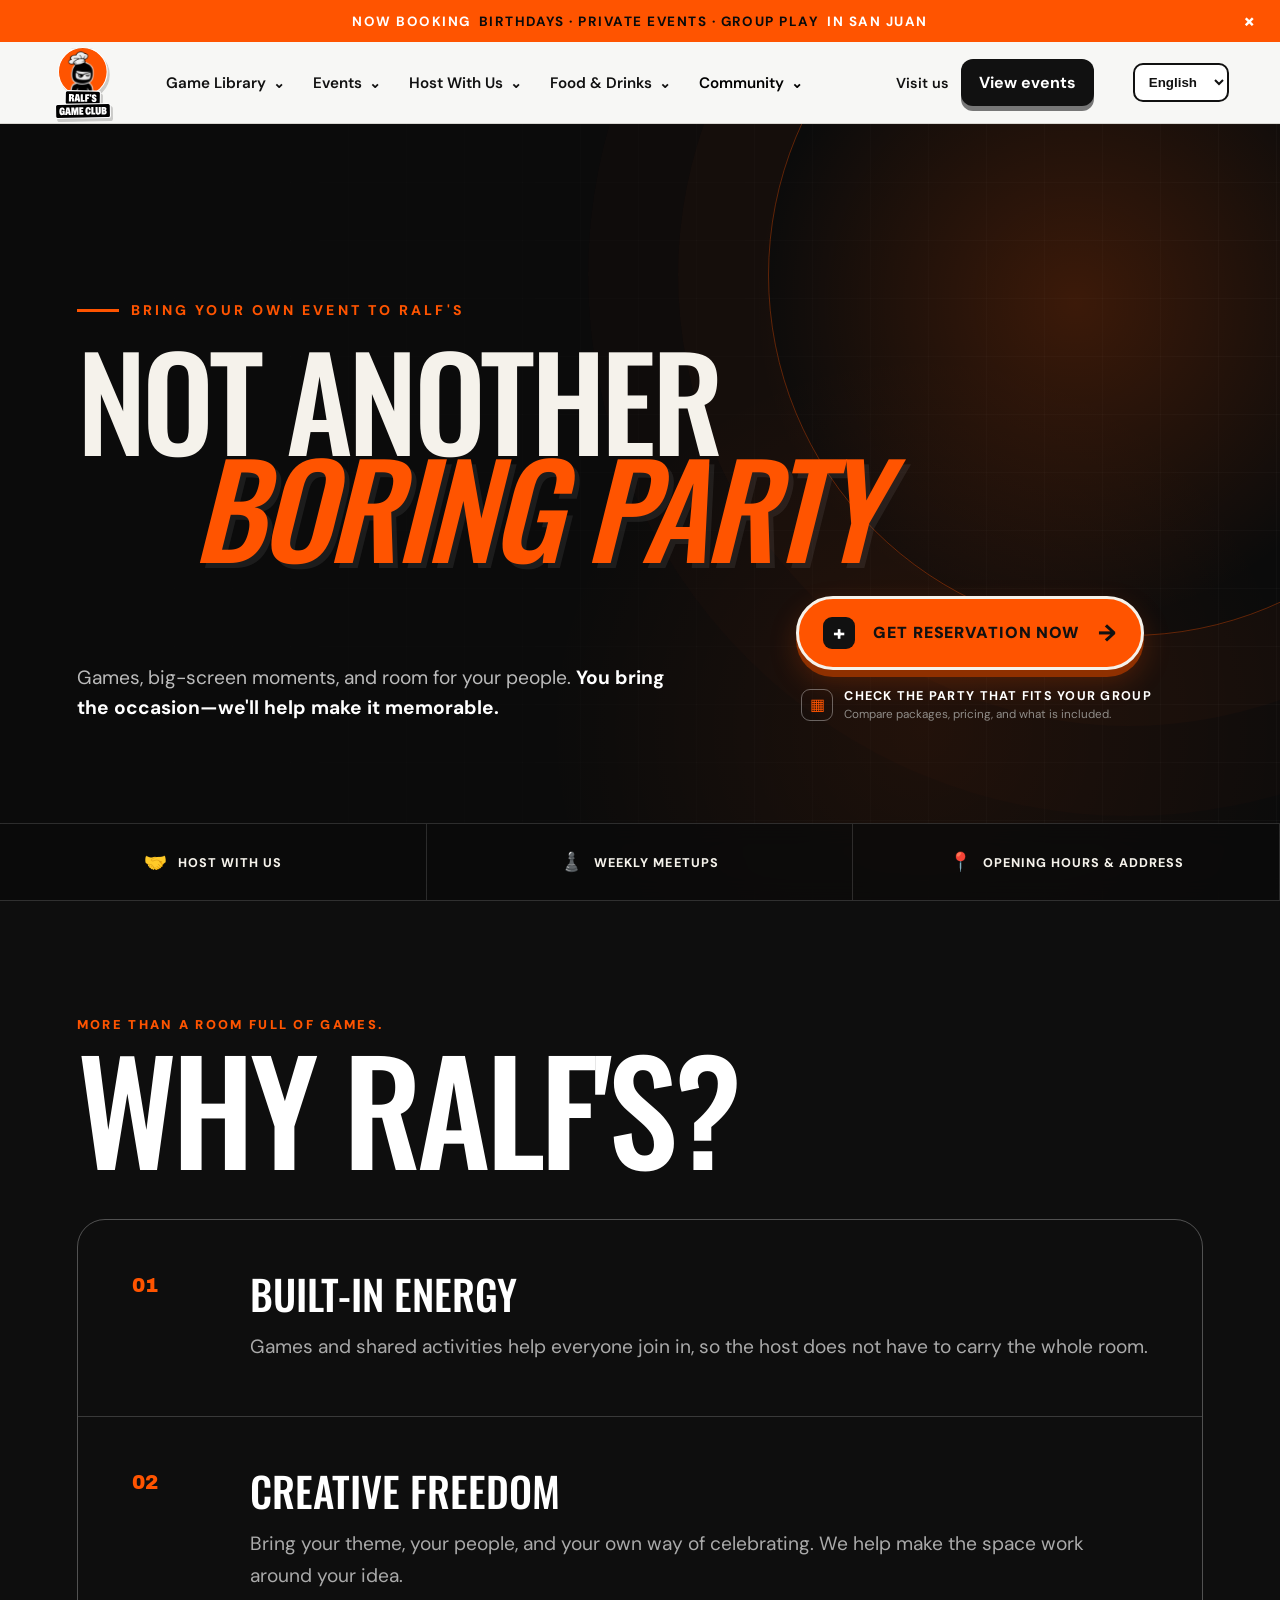
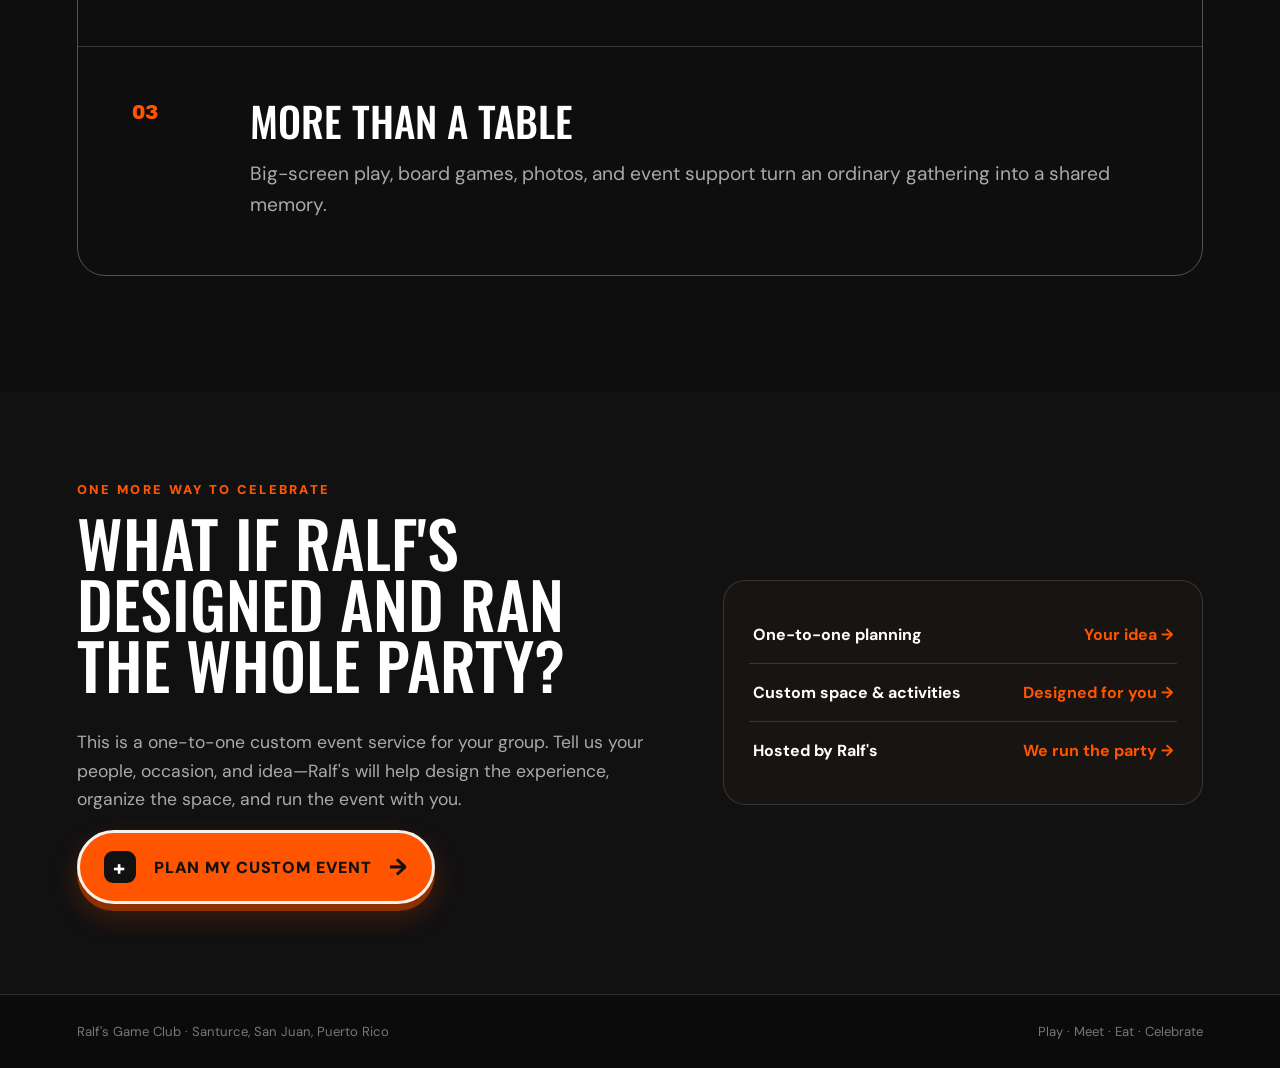
==== commit 99c7a63e: "Replace homepage cards with Why Ralf's section" ====
--- a/index.html
+++ b/index.html
@@ -10,9 +10,10 @@
   <link href="https://fonts.googleapis.com/css2?family=Archivo+Black&family=DM+Sans:wght@400;500;600;700&family=Oswald:wght@400;500;600&display=swap" rel="stylesheet">
   <link rel="icon" href="assets/images/favicon.svg" type="image/svg+xml">
   <style>
-    :root{--orange:#ff5400;--orange-2:#ff7a00;--ink:#0b0b0b;--soft:#171412;--paper:#f5f2eb;--muted:#aaa5a0;--line:rgba(255,255,255,.14)}*{box-sizing:border-box}html{scroll-behavior:smooth}body{margin:0;background:var(--ink);color:var(--paper);font-family:"DM Sans",sans-serif;overflow-x:hidden}a{color:inherit;text-decoration:none}button{font:inherit}.announcement{height:42px;background:var(--orange);color:#fff;display:flex;align-items:center;justify-content:center;text-align:center;font-size:.84rem;font-weight:700;letter-spacing:.11em;text-transform:uppercase;padding:0 50px;position:relative}.announcement strong{color:#0b0b0b;margin:0 .5rem}.announcement button{position:absolute;right:18px;top:50%;transform:translateY(-50%);border:0;background:transparent;color:#fff;font-size:1.35rem;cursor:pointer}.nav{height:82px;background:#f7f7f5;color:#111;display:flex;align-items:center;padding:0 clamp(18px,4vw,64px);gap:clamp(22px,3vw,52px);position:relative;z-index:20;border-bottom:1px solid #d9d7d2}.brand{display:flex;align-items:center;gap:10px;min-width:max-content}.brand-logo{display:block;width:64px;height:72px;object-fit:contain;filter:drop-shadow(2px 3px 0 rgba(0,0,0,.18))}.nav-links{display:flex;align-items:center;gap:4px;flex:1}.nav-item{position:relative}.nav-trigger{display:flex;align-items:center;gap:7px;border:0;background:transparent;padding:29px 12px;font-weight:600;white-space:nowrap;cursor:pointer;font-size:.95rem}.nav-trigger::after{content:"⌄";font-size:.9rem;transition:transform .2s}.nav-item:hover .nav-trigger::after,.nav-item:focus-within .nav-trigger::after{transform:rotate(180deg)}.dropdown{position:absolute;top:70px;left:0;width:310px;background:#fff;color:#111;padding:14px;border-radius:0 0 18px 18px;box-shadow:0 20px 40px rgba(0,0,0,.2);opacity:0;visibility:hidden;transform:translateY(-7px);transition:.18s}.nav-item:hover .dropdown,.nav-item:focus-within .dropdown{opacity:1;visibility:visible;transform:none}.dropdown a{display:grid;grid-template-columns:40px 1fr;gap:10px;padding:11px;border-radius:10px;align-items:center}.dropdown a:hover{background:#f3f0eb}.drop-icon{width:36px;height:36px;border:2px solid #111;border-radius:9px;display:grid;place-items:center;background:#fff0e8}.drop-text{font-weight:700;font-size:.9rem}.drop-text span{display:block;color:#777;font-weight:500;font-size:.74rem;margin-top:2px}.nav-actions{display:flex;align-items:center;gap:12px;margin-left:auto;white-space:nowrap}.nav-actions a:first-child{font-weight:600;font-size:.9rem}.top-cta{background:#111;color:#fff!important;padding:13px 18px;border-radius:12px;box-shadow:0 5px 0 #777;font-weight:700!important}.top-cta.orange{background:var(--orange);box-shadow:0 5px 0 #a93200}.menu-toggle{display:none;width:44px;height:44px;border:2px solid #111;border-radius:10px;background:#fff;font-size:1.35rem}.hero{min-height:calc(100vh - 124px);position:relative;display:grid;align-items:center;padding:clamp(54px,7vw,110px) clamp(22px,6vw,92px);overflow:hidden;background:radial-gradient(circle at 84% 23%,rgba(255,84,0,.20),transparent 26%),radial-gradient(circle at 72% 78%,rgba(255,84,0,.08),transparent 34%),#0b0b0b}.hero::before{content:"";position:absolute;width:720px;height:720px;border:1px solid rgba(255,84,0,.35);border-radius:50%;right:-210px;top:-210px;box-shadow:0 0 0 90px rgba(255,84,0,.022),0 0 0 180px rgba(255,84,0,.016)}.hero::after{content:"";position:absolute;inset:0;background-image:linear-gradient(rgba(255,255,255,.025) 1px,transparent 1px),linear-gradient(90deg,rgba(255,255,255,.025) 1px,transparent 1px);background-size:58px 58px;mask-image:linear-gradient(to right,transparent,black);pointer-events:none}.hero-copy{position:relative;z-index:2;max-width:1120px}.eyebrow{color:var(--orange);font-weight:800;letter-spacing:.22em;text-transform:uppercase;font-size:clamp(.78rem,1.1vw,1rem);margin-bottom:26px;display:flex;align-items:center;gap:12px}.eyebrow::before{content:"";width:42px;height:3px;background:var(--orange)}h1{font-family:"Oswald",sans-serif;font-weight:500;font-size:clamp(4.35rem,10vw,10.5rem);letter-spacing:-.035em;line-height:.83;margin:0;text-transform:uppercase;max-width:1050px}h1 .accent{color:var(--orange);display:block;font-style:italic;padding-left:clamp(25px,9vw,140px);text-shadow:5px 5px 0 rgba(255,255,255,.07)}.hero-bottom{display:flex;align-items:flex-end;justify-content:space-between;gap:40px;margin-top:38px;max-width:1080px}.hero-description{max-width:610px;color:#bbb;font-size:clamp(1.02rem,1.5vw,1.3rem);line-height:1.55;margin:0}.hero-description strong{color:#fff}.hero-actions{display:flex;flex-direction:column;align-items:flex-start;gap:17px;min-width:max-content}.cta{display:inline-flex;align-items:center;gap:18px;background:var(--orange);color:#111;padding:18px 24px;border:3px solid #f5f2eb;border-radius:999px;box-shadow:0 7px 0 #8f3000,0 12px 28px rgba(255,84,0,.22);font-weight:900;letter-spacing:.055em;text-transform:uppercase;white-space:nowrap;transition:transform .2s,box-shadow .2s}.cta:hover{transform:translateY(-3px);box-shadow:0 10px 0 #8f3000,0 16px 36px rgba(255,84,0,.3)}.cta-plus{width:32px;height:32px;background:#111;color:#fff;border-radius:9px;display:grid;place-items:center;font-size:1.3rem}.cta-arrow{font-size:1.45rem}.calendar-link{display:flex;align-items:center;gap:11px;color:#fff;padding:0 5px;text-align:left}.calendar-icon{width:32px;height:32px;border:1px solid rgba(255,255,255,.35);border-radius:9px;display:grid;place-items:center;color:var(--orange);font-size:1rem;transition:.2s}.calendar-link:hover .calendar-icon{background:var(--orange);color:#111;border-color:var(--orange)}.calendar-link strong{display:block;font-size:.79rem;text-transform:uppercase;letter-spacing:.1em}.calendar-link small{display:block;color:#8f8c88;max-width:330px;font-size:.73rem;line-height:1.35;margin-top:3px}.service-strip{position:absolute;bottom:0;left:0;right:0;z-index:3;border-top:1px solid var(--line);display:grid;grid-template-columns:repeat(5,1fr);background:rgba(11,11,11,.78);backdrop-filter:blur(12px)}.service-strip a{min-height:76px;display:flex;align-items:center;justify-content:center;gap:10px;padding:15px;border-right:1px solid var(--line);font-size:.79rem;font-weight:800;text-transform:uppercase;letter-spacing:.08em;text-align:center;transition:background .2s}.service-strip a:hover{background:var(--orange);color:#111}.service-strip span{font-size:1.15rem}.choose{background:var(--paper);color:#111;padding:100px clamp(22px,6vw,92px)}.section-label{color:var(--orange);font-weight:900;text-transform:uppercase;letter-spacing:.18em;font-size:.8rem}h2{font-family:"Oswald",sans-serif;text-transform:uppercase;font-size:clamp(2.7rem,5vw,5rem);line-height:.95;margin:14px 0 34px;font-weight:500}.cards{display:grid;grid-template-columns:repeat(3,1fr);gap:18px}.card{min-height:290px;border:2px solid #111;border-radius:20px;padding:26px;display:flex;flex-direction:column;justify-content:space-between;position:relative;overflow:hidden;background:#fff;box-shadow:6px 6px 0 #111;transition:transform .2s}.card:hover{transform:translateY(-5px)}.card:nth-child(2){background:var(--orange)}.card-number{font-family:"Archivo Black",sans-serif;color:#bcb8b0;font-size:1rem}.card:nth-child(2) .card-number{color:#7b2900}.card h3{font-family:"Oswald",sans-serif;text-transform:uppercase;font-size:2rem;margin:0 0 9px}.card p{margin:0;color:#555;line-height:1.5}.card:nth-child(2) p{color:#27120a}.card-link{font-weight:900;text-transform:uppercase;letter-spacing:.05em;margin-top:22px;display:inline-flex;align-items:center;gap:8px}#reserve-options{background:#111;color:#fff;padding:90px clamp(22px,6vw,92px);display:grid;grid-template-columns:1.1fr .9fr;gap:60px;align-items:center}#reserve-options p{color:#aaa;max-width:600px;font-size:1.1rem;line-height:1.6}.reserve-panel{border:1px solid var(--line);border-radius:22px;padding:25px;background:#171412}.reserve-option{display:flex;justify-content:space-between;align-items:center;padding:18px 4px;border-bottom:1px solid var(--line);font-weight:700}.reserve-option:last-child{border-bottom:0}.reserve-option span{color:var(--orange)}footer{padding:28px clamp(22px,6vw,92px);display:flex;justify-content:space-between;gap:20px;color:#777;border-top:1px solid var(--line);font-size:.82rem}@media(max-width:1100px){.nav{gap:18px}.nav-links{display:none}.menu-toggle{display:block;margin-left:auto}.nav-actions a:first-child{display:none}.nav.open{height:auto;align-items:flex-start;flex-wrap:wrap;padding-top:18px;padding-bottom:18px}.nav.open .nav-links{display:grid;grid-template-columns:1fr 1fr;width:100%;order:3}.nav.open .nav-trigger{padding:12px}.nav.open .dropdown{display:none}.nav.open .nav-actions{position:absolute;right:78px;top:20px}.hero{padding-bottom:120px}.service-strip{grid-template-columns:repeat(5,1fr)}}@media(max-width:760px){.announcement{justify-content:flex-start;height:46px;font-size:.66rem;padding-left:16px;padding-right:42px}.nav{height:72px;padding:0 16px}.brand-logo{width:50px;height:59px}.nav-actions .top-cta:not(.orange){display:none}.top-cta.orange{padding:11px 13px;font-size:.75rem}.hero{min-height:calc(100svh - 118px);padding:62px 20px 124px;align-items:start}.hero::before{width:430px;height:430px;right:-220px;top:-120px}h1{font-size:clamp(4rem,20vw,6rem)}h1 .accent{padding-left:0}.hero-bottom{display:block;margin-top:28px}.hero-description{font-size:1rem}.hero-actions{min-width:0;margin-top:28px}.hero-actions .cta{margin-top:0;padding:15px 18px;width:100%;justify-content:space-between;font-size:.82rem}.calendar-link small{max-width:260px}.service-strip{grid-template-columns:repeat(5,150px);overflow-x:auto;justify-content:start}.service-strip a{min-height:82px}.cards{grid-template-columns:1fr}.choose{padding-top:70px;padding-bottom:75px}#reserve-options{grid-template-columns:1fr;padding-top:70px;gap:25px}footer{flex-direction:column}.nav.open .nav-links{grid-template-columns:1fr}.nav.open .nav-actions{right:70px}}@media(prefers-reduced-motion:reduce){html{scroll-behavior:auto}.cta,.card,.dropdown{transition:none}}
+    :root{--orange:#ff5400;--orange-2:#ff7a00;--ink:#0b0b0b;--soft:#171412;--paper:#f5f2eb;--muted:#aaa5a0;--line:rgba(255,255,255,.14)}*{box-sizing:border-box}html{scroll-behavior:smooth}body{margin:0;background:var(--ink);color:var(--paper);font-family:"DM Sans",sans-serif;overflow-x:hidden}a{color:inherit;text-decoration:none}button{font:inherit}.announcement{height:42px;background:var(--orange);color:#fff;display:flex;align-items:center;justify-content:center;text-align:center;font-size:.84rem;font-weight:700;letter-spacing:.11em;text-transform:uppercase;padding:0 50px;position:relative}.announcement strong{color:#0b0b0b;margin:0 .5rem}.announcement button{position:absolute;right:18px;top:50%;transform:translateY(-50%);border:0;background:transparent;color:#fff;font-size:1.35rem;cursor:pointer}.nav{height:82px;background:#f7f7f5;color:#111;display:flex;align-items:center;padding:0 clamp(18px,4vw,64px);gap:clamp(22px,3vw,52px);position:relative;z-index:20;border-bottom:1px solid #d9d7d2}.brand{display:flex;align-items:center;gap:10px;min-width:max-content}.brand-logo{display:block;width:64px;height:72px;object-fit:contain;filter:drop-shadow(2px 3px 0 rgba(0,0,0,.18))}.nav-links{display:flex;align-items:center;gap:4px;flex:1}.nav-item{position:relative}.nav-trigger{display:flex;align-items:center;gap:7px;border:0;background:transparent;padding:29px 12px;font-weight:600;white-space:nowrap;cursor:pointer;font-size:.95rem}.nav-trigger::after{content:"⌄";font-size:.9rem;transition:transform .2s}.nav-item:hover .nav-trigger::after,.nav-item:focus-within .nav-trigger::after{transform:rotate(180deg)}.dropdown{position:absolute;top:70px;left:0;width:310px;background:#fff;color:#111;padding:14px;border-radius:0 0 18px 18px;box-shadow:0 20px 40px rgba(0,0,0,.2);opacity:0;visibility:hidden;transform:translateY(-7px);transition:.18s}.nav-item:hover .dropdown,.nav-item:focus-within .dropdown{opacity:1;visibility:visible;transform:none}.dropdown a{display:grid;grid-template-columns:40px 1fr;gap:10px;padding:11px;border-radius:10px;align-items:center}.dropdown a:hover{background:#f3f0eb}.drop-icon{width:36px;height:36px;border:2px solid #111;border-radius:9px;display:grid;place-items:center;background:#fff0e8}.drop-text{font-weight:700;font-size:.9rem}.drop-text span{display:block;color:#777;font-weight:500;font-size:.74rem;margin-top:2px}.nav-actions{display:flex;align-items:center;gap:12px;margin-left:auto;white-space:nowrap}.nav-actions a:first-child{font-weight:600;font-size:.9rem}.top-cta{background:#111;color:#fff!important;padding:13px 18px;border-radius:12px;box-shadow:0 5px 0 #777;font-weight:700!important}.top-cta.orange{background:var(--orange);box-shadow:0 5px 0 #a93200}.menu-toggle{display:none;width:44px;height:44px;border:2px solid #111;border-radius:10px;background:#fff;font-size:1.35rem}.hero{min-height:calc(100vh - 124px);position:relative;display:grid;align-items:center;padding:clamp(54px,7vw,110px) clamp(22px,6vw,92px);overflow:hidden;background:radial-gradient(circle at 84% 23%,rgba(255,84,0,.20),transparent 26%),radial-gradient(circle at 72% 78%,rgba(255,84,0,.08),transparent 34%),#0b0b0b}.hero::before{content:"";position:absolute;width:720px;height:720px;border:1px solid rgba(255,84,0,.35);border-radius:50%;right:-210px;top:-210px;box-shadow:0 0 0 90px rgba(255,84,0,.022),0 0 0 180px rgba(255,84,0,.016)}.hero::after{content:"";position:absolute;inset:0;background-image:linear-gradient(rgba(255,255,255,.025) 1px,transparent 1px),linear-gradient(90deg,rgba(255,255,255,.025) 1px,transparent 1px);background-size:58px 58px;mask-image:linear-gradient(to right,transparent,black);pointer-events:none}.hero-copy{position:relative;z-index:2;max-width:1120px}.eyebrow{color:var(--orange);font-weight:800;letter-spacing:.22em;text-transform:uppercase;font-size:clamp(.78rem,1.1vw,1rem);margin-bottom:26px;display:flex;align-items:center;gap:12px}.eyebrow::before{content:"";width:42px;height:3px;background:var(--orange)}h1{font-family:"Oswald",sans-serif;font-weight:500;font-size:clamp(4.35rem,10vw,10.5rem);letter-spacing:-.035em;line-height:.83;margin:0;text-transform:uppercase;max-width:1050px}h1 .accent{color:var(--orange);display:block;font-style:italic;padding-left:clamp(25px,9vw,140px);text-shadow:5px 5px 0 rgba(255,255,255,.07)}.hero-bottom{display:flex;align-items:flex-end;justify-content:space-between;gap:40px;margin-top:38px;max-width:1080px}.hero-description{max-width:610px;color:#bbb;font-size:clamp(1.02rem,1.5vw,1.3rem);line-height:1.55;margin:0}.hero-description strong{color:#fff}.hero-actions{display:flex;flex-direction:column;align-items:flex-start;gap:17px;min-width:max-content}.cta{display:inline-flex;align-items:center;gap:18px;background:var(--orange);color:#111;padding:18px 24px;border:3px solid #f5f2eb;border-radius:999px;box-shadow:0 7px 0 #8f3000,0 12px 28px rgba(255,84,0,.22);font-weight:900;letter-spacing:.055em;text-transform:uppercase;white-space:nowrap;transition:transform .2s,box-shadow .2s}.cta:hover{transform:translateY(-3px);box-shadow:0 10px 0 #8f3000,0 16px 36px rgba(255,84,0,.3)}.cta-plus{width:32px;height:32px;background:#111;color:#fff;border-radius:9px;display:grid;place-items:center;font-size:1.3rem}.cta-arrow{font-size:1.45rem}.calendar-link{display:flex;align-items:center;gap:11px;color:#fff;padding:0 5px;text-align:left}.calendar-icon{width:32px;height:32px;border:1px solid rgba(255,255,255,.35);border-radius:9px;display:grid;place-items:center;color:var(--orange);font-size:1rem;transition:.2s}.calendar-link:hover .calendar-icon{background:var(--orange);color:#111;border-color:var(--orange)}.calendar-link strong{display:block;font-size:.79rem;text-transform:uppercase;letter-spacing:.1em}.calendar-link small{display:block;color:#8f8c88;max-width:330px;font-size:.73rem;line-height:1.35;margin-top:3px}.service-strip{position:absolute;bottom:0;left:0;right:0;z-index:3;border-top:1px solid var(--line);display:grid;grid-template-columns:repeat(5,1fr);background:rgba(11,11,11,.78);backdrop-filter:blur(12px)}.service-strip a{min-height:76px;display:flex;align-items:center;justify-content:center;gap:10px;padding:15px;border-right:1px solid var(--line);font-size:.79rem;font-weight:800;text-transform:uppercase;letter-spacing:.08em;text-align:center;transition:background .2s}.service-strip a:hover{background:var(--orange);color:#111}.service-strip span{font-size:1.15rem}.why-ralfs{background:#0e0e0e;color:#fff;padding:clamp(78px,9vw,126px) clamp(22px,6vw,92px);border-top:1px solid var(--line)}.section-label{color:var(--orange);font-weight:900;text-transform:uppercase;letter-spacing:.18em;font-size:.8rem}.why-ralfs h2{font-family:"Oswald",sans-serif;text-transform:uppercase;font-size:clamp(5rem,11vw,10.5rem);line-height:.82;letter-spacing:-.035em;margin:16px 0 54px;font-weight:500}.value-list{border:1px solid rgba(255,255,255,.28);border-radius:28px;overflow:hidden}.value-item{display:grid;grid-template-columns:92px 1fr;gap:26px;padding:clamp(30px,4.5vw,54px);border-bottom:1px solid rgba(255,255,255,.18);transition:background .2s}.value-item:last-child{border-bottom:0}.value-item:hover{background:rgba(255,84,0,.06)}.value-number{font-family:"Archivo Black",sans-serif;color:var(--orange);font-size:1.25rem}.value-copy h3{font-family:"Oswald",sans-serif;text-transform:uppercase;font-size:clamp(2rem,3.2vw,3.4rem);line-height:1;margin:0 0 16px;font-weight:500}.value-copy p{margin:0;color:#aaa;font-size:clamp(1rem,1.5vw,1.2rem);line-height:1.65;max-width:1040px}#reserve-options{background:#111;color:#fff;padding:90px clamp(22px,6vw,92px);display:grid;grid-template-columns:1.1fr .9fr;gap:60px;align-items:center}#reserve-options p{color:#aaa;max-width:600px;font-size:1.1rem;line-height:1.6}.reserve-panel{border:1px solid var(--line);border-radius:22px;padding:25px;background:#171412}.reserve-option{display:flex;justify-content:space-between;align-items:center;padding:18px 4px;border-bottom:1px solid var(--line);font-weight:700}.reserve-option:last-child{border-bottom:0}.reserve-option span{color:var(--orange)}footer{padding:28px clamp(22px,6vw,92px);display:flex;justify-content:space-between;gap:20px;color:#777;border-top:1px solid var(--line);font-size:.82rem}@media(max-width:1100px){.nav{gap:18px}.nav-links{display:none}.menu-toggle{display:block;margin-left:auto}.nav-actions a:first-child{display:none}.nav.open{height:auto;align-items:flex-start;flex-wrap:wrap;padding-top:18px;padding-bottom:18px}.nav.open .nav-links{display:grid;grid-template-columns:1fr 1fr;width:100%;order:3}.nav.open .nav-trigger{padding:12px}.nav.open .dropdown{display:none}.nav.open .nav-actions{position:absolute;right:78px;top:20px}.hero{padding-bottom:120px}.service-strip{grid-template-columns:repeat(5,1fr)}}@media(max-width:760px){.announcement{justify-content:flex-start;height:46px;font-size:.66rem;padding-left:16px;padding-right:42px}.nav{height:72px;padding:0 16px}.brand-logo{width:50px;height:59px}.nav-actions .top-cta:not(.orange){display:none}.top-cta.orange{padding:11px 13px;font-size:.75rem}.hero{min-height:calc(100svh - 118px);padding:62px 20px 124px;align-items:start}.hero::before{width:430px;height:430px;right:-220px;top:-120px}h1{font-size:clamp(4rem,20vw,6rem)}h1 .accent{padding-left:0}.hero-bottom{display:block;margin-top:28px}.hero-description{font-size:1rem}.hero-actions{min-width:0;margin-top:28px}.hero-actions .cta{margin-top:0;padding:15px 18px;width:100%;justify-content:space-between;font-size:.82rem}.calendar-link small{max-width:260px}.service-strip{grid-template-columns:repeat(5,150px);overflow-x:auto;justify-content:start}.service-strip a{min-height:82px}.why-ralfs{padding:70px 20px}.why-ralfs h2{font-size:clamp(4.5rem,23vw,7rem);margin-bottom:38px}.value-list{border-radius:20px}.value-item{grid-template-columns:44px 1fr;gap:14px;padding:27px 20px}.value-number{font-size:1rem}.value-copy h3{font-size:2rem;margin-bottom:10px}.value-copy p{font-size:1rem;line-height:1.55}#reserve-options{grid-template-columns:1fr;padding-top:70px;gap:25px}footer{flex-direction:column}.nav.open .nav-links{grid-template-columns:1fr}.nav.open .nav-actions{right:70px}}@media(prefers-reduced-motion:reduce){html{scroll-behavior:auto}.cta,.value-item,.dropdown{transition:none}}
   </style>
   <style>
+    #reserve-options h2{font-family:"Oswald",sans-serif;text-transform:uppercase;font-size:clamp(2.7rem,5vw,5rem);line-height:.95;margin:14px 0 34px;font-weight:500}
     .mobile-direct{display:none}.language-select{border:2px solid #111;border-radius:10px;background:#fff;color:#111;padding:9px 10px;font-weight:800;cursor:pointer}
     @media(max-width:1100px){.nav{height:76px;min-height:76px;flex-wrap:nowrap;gap:10px;padding:0 18px;overflow:hidden}.brand-logo{width:52px;height:62px}.nav-links,.menu-toggle,.nav-actions{display:none!important}.mobile-direct{display:flex;order:2;flex:1;min-width:0;gap:6px;overflow-x:auto;padding:0;scrollbar-width:none}.mobile-direct::-webkit-scrollbar{display:none}.mobile-direct a{flex:0 0 auto;border:1.5px solid #111;border-radius:999px;padding:7px 9px;font-size:.66rem;font-weight:900;text-transform:uppercase;letter-spacing:.01em;white-space:nowrap;background:#fff}.mobile-direct a:hover{background:var(--orange)}.language-select{order:3;flex:0 0 auto;font-size:.7rem;padding:7px}}
     @media(max-width:760px){.nav{padding:0 12px;gap:7px}.brand-logo{width:46px;height:56px}.mobile-direct{gap:5px}.mobile-direct a{font-size:.62rem;padding:7px 8px}.language-select{max-width:86px}}
@@ -44,7 +45,7 @@
   </header>
   <main id="top">
     <section class="hero"><div class="hero-copy"><div class="eyebrow">Bring your own event to Ralf's</div><h1>Not another <span class="accent">boring party</span></h1><div class="hero-bottom"><p class="hero-description">Games, big-screen moments, and room for your people. <strong>You bring the occasion—we'll help make it memorable.</strong></p><div class="hero-actions"><a class="cta" href="#availability" onclick="openAvailability(event)"><span class="cta-plus">+</span>Get reservation now<span class="cta-arrow">→</span></a><a class="calendar-link" href="reservations.html"><span class="calendar-icon">▦</span><span><strong>Check the party that fits your group</strong><small>Compare packages, pricing, and what is included.</small></span></a></div></div></div><div class="service-strip" aria-label="Explore Ralf's"><a href="host.html"><span>🤝</span>Host With Us</a><a href="community.html"><span>♟️</span>Weekly Meetups</a><a href="visit.html"><span>📍</span>Opening Hours &amp; Address</a></div></section>
-    <section class="choose" id="play"><div class="section-label">One club. Many ways to belong.</div><h2>Choose your way in.</h2><div class="cards"><article class="card"><span class="card-number">01 / COMMUNITY</span><div><h3>Come play</h3><p>Drop in for open play or join weekly chess, board game, language, and community-led sessions.</p><a class="card-link" href="community.html">See what's happening →</a></div></article><article class="card"><span class="card-number">02 / CELEBRATE</span><div><h3>Book your people</h3><p>Birthday, team night, family gathering, or your own big idea. Choose tables, the Movie Room, or the whole venue.</p><a class="card-link" href="reservations.html">Build your reservation →</a></div></article><article class="card"><span class="card-number">03 / VISIT</span><div><h3>Find your table</h3><p>See regular opening hours, our Santurce address, and directions before you visit.</p><a class="card-link" href="visit.html">Hours &amp; directions →</a></div></article></div></section>
+    <section class="why-ralfs" id="why-ralfs"><div class="section-label">More than a room full of games.</div><h2>Why Ralf's?</h2><div class="value-list"><article class="value-item"><span class="value-number">01</span><div class="value-copy"><h3>Built-in energy</h3><p>Games and shared activities help everyone join in, so the host does not have to carry the whole room.</p></div></article><article class="value-item"><span class="value-number">02</span><div class="value-copy"><h3>Creative freedom</h3><p>Bring your theme, your people, and your own way of celebrating. We help make the space work around your idea.</p></div></article><article class="value-item"><span class="value-number">03</span><div class="value-copy"><h3>More than a table</h3><p>Big-screen play, board games, photos, and event support turn an ordinary gathering into a shared memory.</p></div></article></div></section>
     <section id="reserve-options"><div><div class="section-label">One more way to celebrate</div><h2>What if Ralf's designed and ran the whole party?</h2><p>This is a one-to-one custom event service for your group. Tell us your people, occasion, and idea—Ralf's will help design the experience, organize the space, and run the event with you.</p><a class="cta" href="reservations.html"><span class="cta-plus">+</span>Plan my custom event<span class="cta-arrow">→</span></a></div><div class="reserve-panel" id="spaces"><div class="reserve-option">One-to-one planning <span>Your idea →</span></div><div class="reserve-option">Custom space &amp; activities <span>Designed for you →</span></div><div class="reserve-option">Hosted by Ralf's <span>We run the party →</span></div></div></section>
   </main>
   <dialog class="availability-dialog" id="availability-dialog">
@@ -87,7 +88,7 @@
   <footer id="visit"><span>Ralf's Game Club · Santurce, San Juan, Puerto Rico</span><span id="menu">Play · Meet · Eat · Celebrate</span></footer>
   <script>
     const translations={
-      "Now booking":"Ya reservando","birthdays · private events · group play":"fiestas · eventos privados · grupos","in San Juan":"en San Juan","Bring your own event to Ralf's":"Trae tu propio evento a Ralf's","Not another":"No otra","boring party":"fiesta aburrida","Games, big-screen moments, and room for your people.":"Juegos, momentos en pantalla grande y espacio para tu gente.","You bring the occasion—we'll help make it memorable.":"Tú traes la ocasión; nosotros ayudamos a hacerla memorable.","Get reservation now":"Reserva ahora","View available hours":"Ver horas disponibles","Check the party that fits your group":"Encuentra el paquete ideal para tu grupo","Compare packages, pricing, and what is included.":"Compara paquetes, precios y lo que incluyen.","Send reservation request →":"Enviar solicitud de reservación →","Opens a Gmail draft with the reservation details filled in.":"Abre un borrador de Gmail con los detalles de la reservación ya completados.","One club. Many ways to belong.":"Un club. Muchas formas de pertenecer.","Choose your way in.":"Elige tu manera de participar.","Come play":"Ven a jugar","See what's happening →":"Mira lo que está pasando →","Book your people":"Reúne a tu gente","Build your reservation →":"Crea tu reservación →","Find your table":"Encuentra tu mesa","Hours & directions →":"Horario y direcciones →","Reserve":"Reservar","Events":"Eventos","Food & Drinks":"Comida y bebidas","Host With Us":"Organiza con nosotros","Opening Hours & Address":"Horario y dirección","Chess Program":"Programa de ajedrez","Game Library":"Biblioteca de juegos","Browse Our Games":"Explora nuestros juegos","What We Have":"Lo que tenemos"
+      "Now booking":"Ya reservando","birthdays · private events · group play":"fiestas · eventos privados · grupos","in San Juan":"en San Juan","Bring your own event to Ralf's":"Trae tu propio evento a Ralf's","Not another":"No otra","boring party":"fiesta aburrida","Games, big-screen moments, and room for your people.":"Juegos, momentos en pantalla grande y espacio para tu gente.","You bring the occasion—we'll help make it memorable.":"Tú traes la ocasión; nosotros ayudamos a hacerla memorable.","Get reservation now":"Reserva ahora","View available hours":"Ver horas disponibles","Check the party that fits your group":"Encuentra el paquete ideal para tu grupo","Compare packages, pricing, and what is included.":"Compara paquetes, precios y lo que incluyen.","Send reservation request →":"Enviar solicitud de reservación →","Opens a Gmail draft with the reservation details filled in.":"Abre un borrador de Gmail con los detalles de la reservación ya completados.","More than a room full of games.":"Más que una sala llena de juegos.","Why Ralf's?":"¿Por qué Ralf's?","Built-in energy":"Energía integrada","Games and shared activities help everyone join in, so the host does not have to carry the whole room.":"Los juegos y las actividades compartidas ayudan a que todos participen, sin que el anfitrión tenga que animar todo por sí solo.","Creative freedom":"Libertad creativa","Bring your theme, your people, and your own way of celebrating. We help make the space work around your idea.":"Trae tu tema, tu gente y tu propia forma de celebrar. Ayudamos a adaptar el espacio a tu idea.","More than a table":"Más que una mesa","Big-screen play, board games, photos, and event support turn an ordinary gathering into a shared memory.":"Juegos en pantalla grande, juegos de mesa, fotos y apoyo para eventos convierten una reunión común en un recuerdo compartido.","Reserve":"Reservar","Events":"Eventos","Food & Drinks":"Comida y bebidas","Host With Us":"Organiza con nosotros","Opening Hours & Address":"Horario y dirección","Chess Program":"Programa de ajedrez","Game Library":"Biblioteca de juegos","Browse Our Games":"Explora nuestros juegos","What We Have":"Lo que tenemos"
     };
     const originals=new WeakMap();
     function setLanguage(lang){document.documentElement.lang=lang;localStorage.setItem('ralfsLanguage',lang);document.querySelectorAll('a,button,label,h1,h2,h3,p,strong,small,.eyebrow,.section-label,.card-number,.announcement-copy').forEach(el=>{if(el.children.length)return;if(!originals.has(el))originals.set(el,el.textContent);const en=originals.get(el);el.textContent=lang==='es'?(translations[en.trim()]||en):en});document.getElementById('language-select').value=lang}
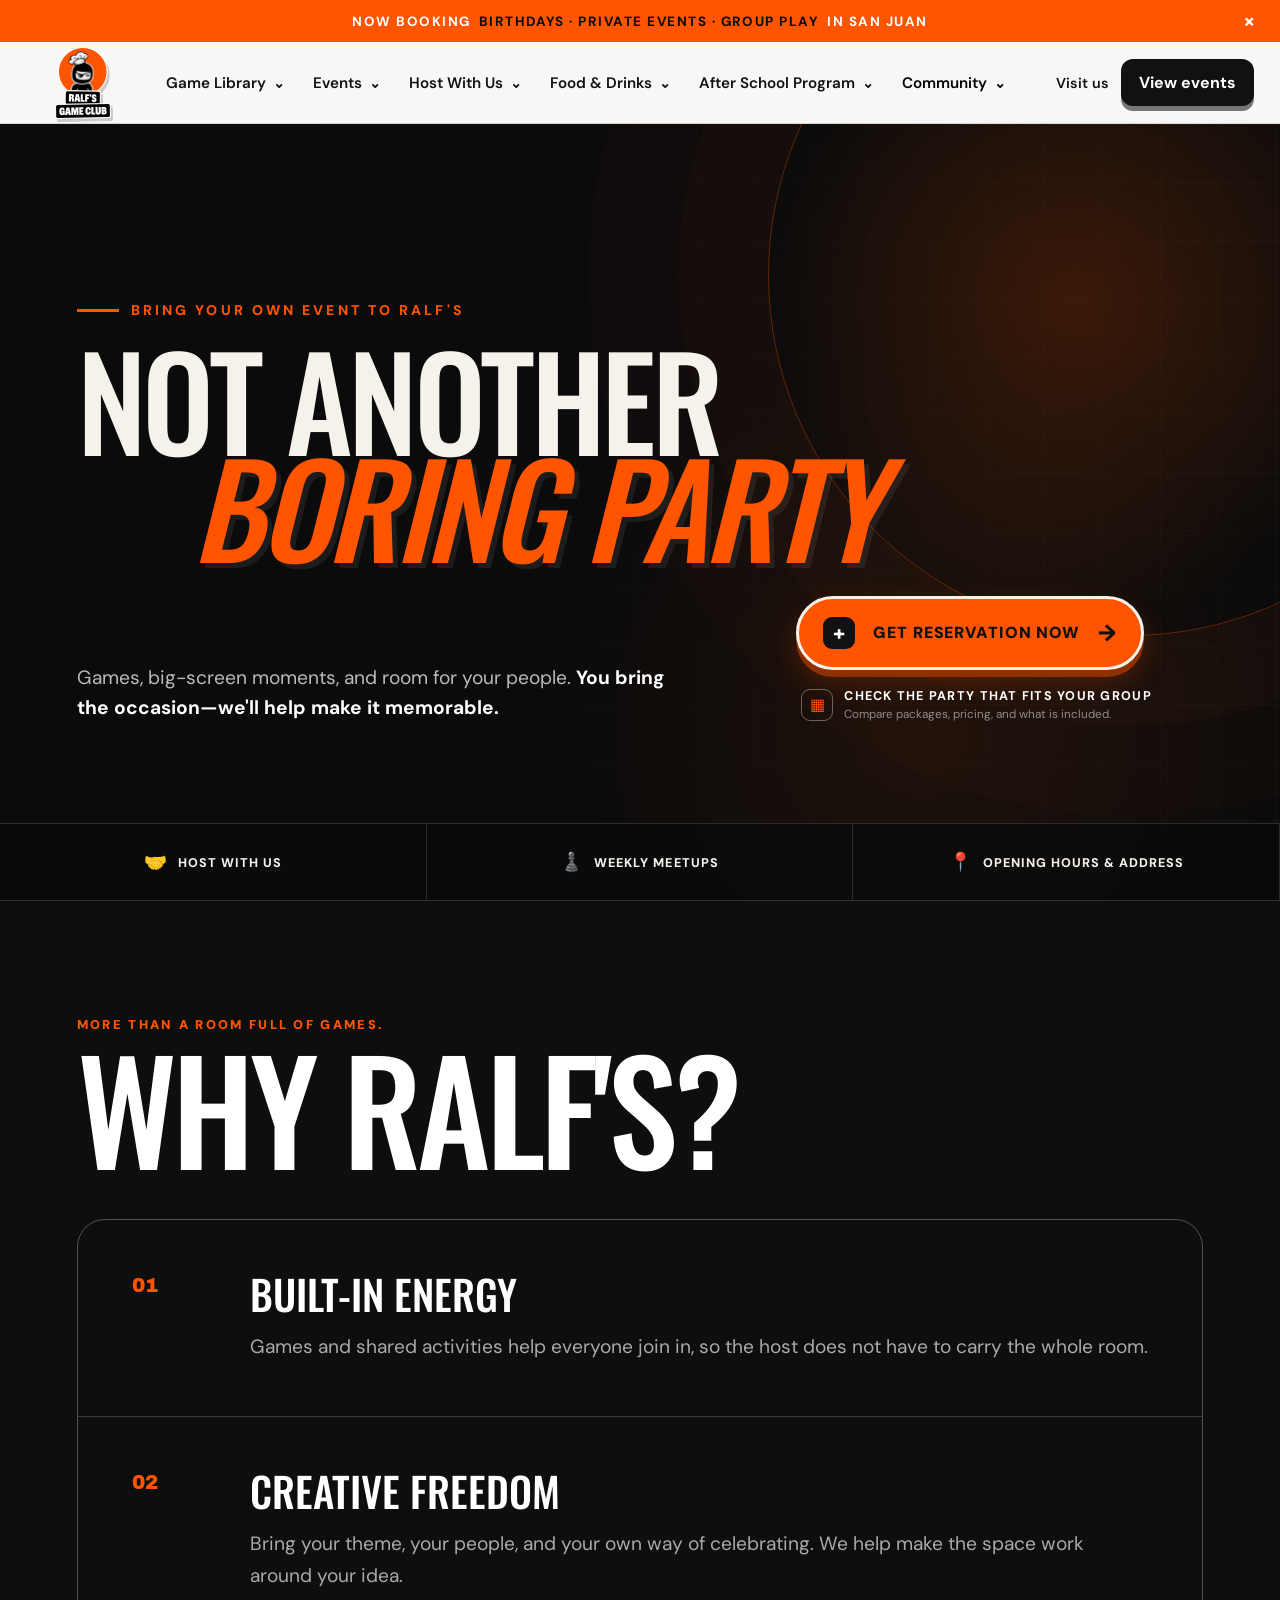
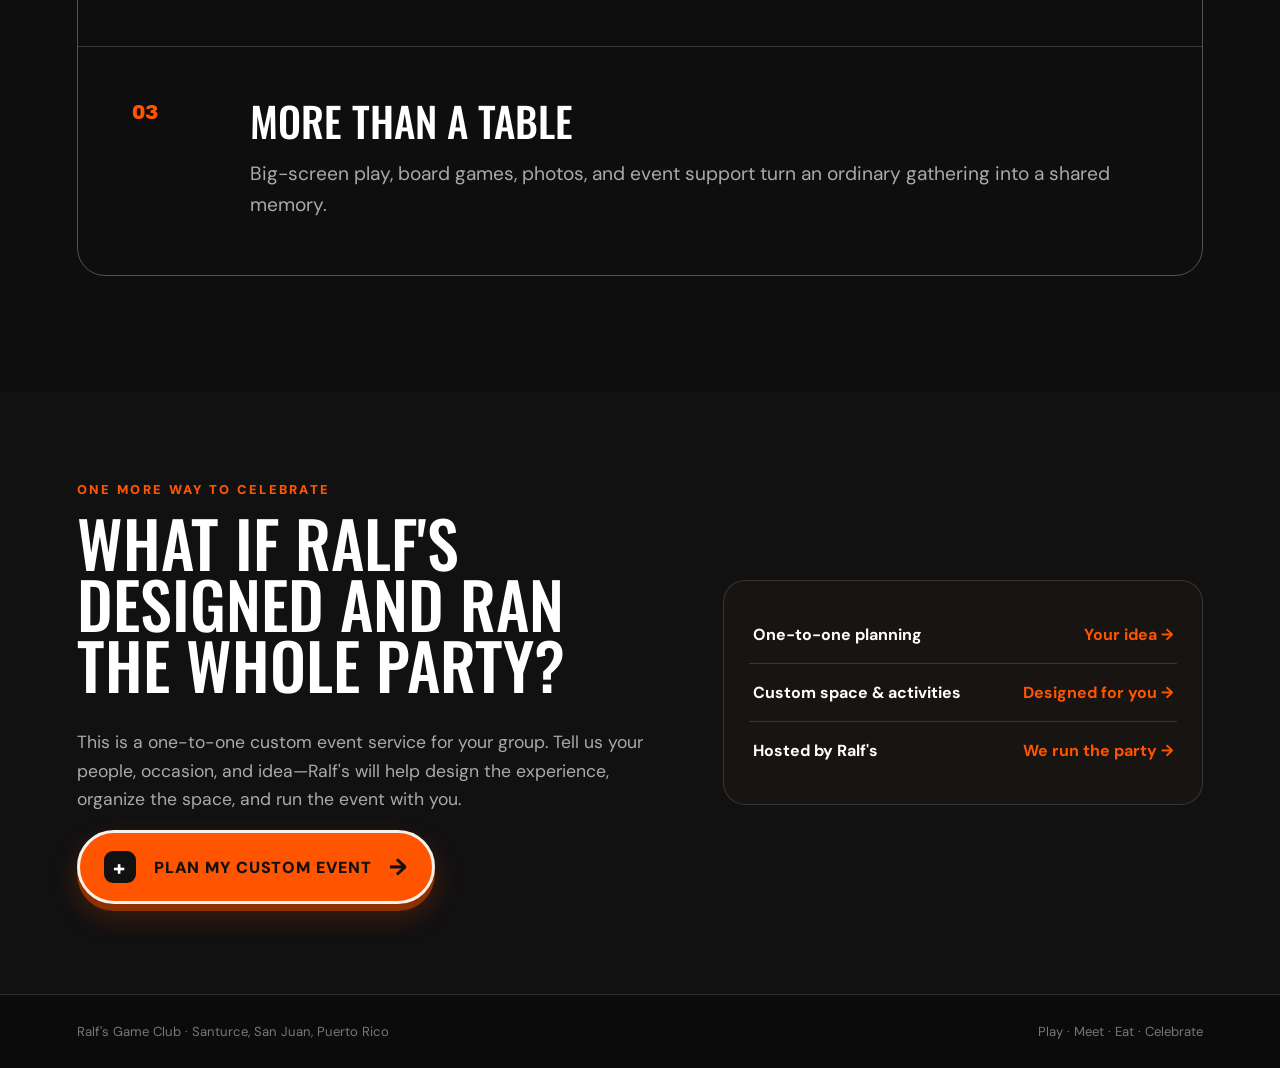
==== commit 0fc30f29: "Restore after school navigation" ====
--- a/index.html
+++ b/index.html
@@ -37,11 +37,12 @@
       <div class="nav-item"><a class="nav-trigger" href="events.html">Events</a><div class="dropdown"><a href="reservations.html"><span class="drop-icon">🎂</span><span class="drop-text">Birthday Parties<span>Games, photos & room to celebrate</span></span></a><a href="reservations.html"><span class="drop-icon">✨</span><span class="drop-text">Private Events<span>Your group, your occasion</span></span></a><a href="events.html"><span class="drop-icon">📅</span><span class="drop-text">Weekly Calendar<span>Chess, languages, board games & more</span></span></a></div></div>
       <div class="nav-item"><a class="nav-trigger" href="host.html">Host With Us</a><div class="dropdown"><a href="host.html"><span class="drop-icon">🤝</span><span class="drop-text">Community Event Application<span>Bring your idea to Ralf's</span></span></a><a href="chess.html"><span class="drop-icon">♟️</span><span class="drop-text">Chess Program<span>Learn, practice, and play together</span></span></a></div></div>
       <div class="nav-item"><a class="nav-trigger" href="menu.html">Food & Drinks</a><div class="dropdown"><a href="menu.html#drinks"><span class="drop-icon">☕</span><span class="drop-text">Community Coffee<span>Coffee, tea & refreshing drinks</span></span></a><a href="menu.html#food"><span class="drop-icon">🍕</span><span class="drop-text">Food Menu<span>Easy food made for game night</span></span></a></div></div>
+      <div class="nav-item"><a class="nav-trigger" href="after-school.html">After School Program</a><div class="dropdown"><a href="after-school.html"><span class="drop-icon">📚</span><span class="drop-text">Program Overview<span>Homework, chess, games &amp; creative activities</span></span></a><a href="after-school-apply.html"><span class="drop-icon">✏️</span><span class="drop-text">Apply Now<span>Reserve a place for your student</span></span></a></div></div>
       <div class="nav-item"><button class="nav-trigger">Community</button><div class="dropdown"><a href="events.html"><span class="drop-icon">💬</span><span class="drop-text">Join the Community<span>Updates and member sessions</span></span></a><a href="reservations.html"><span class="drop-icon">🤝</span><span class="drop-text">Host a Meetup<span>Bring your idea to Ralf's</span></span></a></div></div>
     </nav>
     <div class="nav-actions"><a href="visit.html">Visit us</a><a class="top-cta" href="events.html">View events</a></div>
     <select class="language-select" id="language-select" aria-label="Language"><option value="en">English</option><option value="es">Español</option></select>
-    <nav class="mobile-direct" aria-label="Quick links"><a href="collections.html">Game Library</a><a href="events.html">Events</a><a href="menu.html">Food &amp; Drinks</a><a href="host.html">Host With Us</a><a href="chess.html">Chess Program</a></nav>
+    <nav class="mobile-direct" aria-label="Quick links"><a href="collections.html">Game Library</a><a href="events.html">Events</a><a href="menu.html">Food &amp; Drinks</a><a href="after-school.html">After School Program</a><a href="host.html">Host With Us</a><a href="chess.html">Chess Program</a></nav>
   </header>
   <main id="top">
     <section class="hero"><div class="hero-copy"><div class="eyebrow">Bring your own event to Ralf's</div><h1>Not another <span class="accent">boring party</span></h1><div class="hero-bottom"><p class="hero-description">Games, big-screen moments, and room for your people. <strong>You bring the occasion—we'll help make it memorable.</strong></p><div class="hero-actions"><a class="cta" href="#availability" onclick="openAvailability(event)"><span class="cta-plus">+</span>Get reservation now<span class="cta-arrow">→</span></a><a class="calendar-link" href="reservations.html"><span class="calendar-icon">▦</span><span><strong>Check the party that fits your group</strong><small>Compare packages, pricing, and what is included.</small></span></a></div></div></div><div class="service-strip" aria-label="Explore Ralf's"><a href="host.html"><span>🤝</span>Host With Us</a><a href="community.html"><span>♟️</span>Weekly Meetups</a><a href="visit.html"><span>📍</span>Opening Hours &amp; Address</a></div></section>
@@ -88,7 +89,7 @@
   <footer id="visit"><span>Ralf's Game Club · Santurce, San Juan, Puerto Rico</span><span id="menu">Play · Meet · Eat · Celebrate</span></footer>
   <script>
     const translations={
-      "Now booking":"Ya reservando","birthdays · private events · group play":"fiestas · eventos privados · grupos","in San Juan":"en San Juan","Bring your own event to Ralf's":"Trae tu propio evento a Ralf's","Not another":"No otra","boring party":"fiesta aburrida","Games, big-screen moments, and room for your people.":"Juegos, momentos en pantalla grande y espacio para tu gente.","You bring the occasion—we'll help make it memorable.":"Tú traes la ocasión; nosotros ayudamos a hacerla memorable.","Get reservation now":"Reserva ahora","View available hours":"Ver horas disponibles","Check the party that fits your group":"Encuentra el paquete ideal para tu grupo","Compare packages, pricing, and what is included.":"Compara paquetes, precios y lo que incluyen.","Send reservation request →":"Enviar solicitud de reservación →","Opens a Gmail draft with the reservation details filled in.":"Abre un borrador de Gmail con los detalles de la reservación ya completados.","More than a room full of games.":"Más que una sala llena de juegos.","Why Ralf's?":"¿Por qué Ralf's?","Built-in energy":"Energía integrada","Games and shared activities help everyone join in, so the host does not have to carry the whole room.":"Los juegos y las actividades compartidas ayudan a que todos participen, sin que el anfitrión tenga que animar todo por sí solo.","Creative freedom":"Libertad creativa","Bring your theme, your people, and your own way of celebrating. We help make the space work around your idea.":"Trae tu tema, tu gente y tu propia forma de celebrar. Ayudamos a adaptar el espacio a tu idea.","More than a table":"Más que una mesa","Big-screen play, board games, photos, and event support turn an ordinary gathering into a shared memory.":"Juegos en pantalla grande, juegos de mesa, fotos y apoyo para eventos convierten una reunión común en un recuerdo compartido.","Reserve":"Reservar","Events":"Eventos","Food & Drinks":"Comida y bebidas","Host With Us":"Organiza con nosotros","Opening Hours & Address":"Horario y dirección","Chess Program":"Programa de ajedrez","Game Library":"Biblioteca de juegos","Browse Our Games":"Explora nuestros juegos","What We Have":"Lo que tenemos"
+      "Now booking":"Ya reservando","birthdays · private events · group play":"fiestas · eventos privados · grupos","in San Juan":"en San Juan","Bring your own event to Ralf's":"Trae tu propio evento a Ralf's","Not another":"No otra","boring party":"fiesta aburrida","Games, big-screen moments, and room for your people.":"Juegos, momentos en pantalla grande y espacio para tu gente.","You bring the occasion—we'll help make it memorable.":"Tú traes la ocasión; nosotros ayudamos a hacerla memorable.","Get reservation now":"Reserva ahora","View available hours":"Ver horas disponibles","Check the party that fits your group":"Encuentra el paquete ideal para tu grupo","Compare packages, pricing, and what is included.":"Compara paquetes, precios y lo que incluyen.","Send reservation request →":"Enviar solicitud de reservación →","Opens a Gmail draft with the reservation details filled in.":"Abre un borrador de Gmail con los detalles de la reservación ya completados.","More than a room full of games.":"Más que una sala llena de juegos.","Why Ralf's?":"¿Por qué Ralf's?","Built-in energy":"Energía integrada","Games and shared activities help everyone join in, so the host does not have to carry the whole room.":"Los juegos y las actividades compartidas ayudan a que todos participen, sin que el anfitrión tenga que animar todo por sí solo.","Creative freedom":"Libertad creativa","Bring your theme, your people, and your own way of celebrating. We help make the space work around your idea.":"Trae tu tema, tu gente y tu propia forma de celebrar. Ayudamos a adaptar el espacio a tu idea.","More than a table":"Más que una mesa","Big-screen play, board games, photos, and event support turn an ordinary gathering into a shared memory.":"Juegos en pantalla grande, juegos de mesa, fotos y apoyo para eventos convierten una reunión común en un recuerdo compartido.","Reserve":"Reservar","Events":"Eventos","Food & Drinks":"Comida y bebidas","After School Program":"Programa después de clases","Host With Us":"Organiza con nosotros","Opening Hours & Address":"Horario y dirección","Chess Program":"Programa de ajedrez","Game Library":"Biblioteca de juegos","Browse Our Games":"Explora nuestros juegos","What We Have":"Lo que tenemos"
     };
     const originals=new WeakMap();
     function setLanguage(lang){document.documentElement.lang=lang;localStorage.setItem('ralfsLanguage',lang);document.querySelectorAll('a,button,label,h1,h2,h3,p,strong,small,.eyebrow,.section-label,.card-number,.announcement-copy').forEach(el=>{if(el.children.length)return;if(!originals.has(el))originals.set(el,el.textContent);const en=originals.get(el);el.textContent=lang==='es'?(translations[en.trim()]||en):en});document.getElementById('language-select').value=lang}
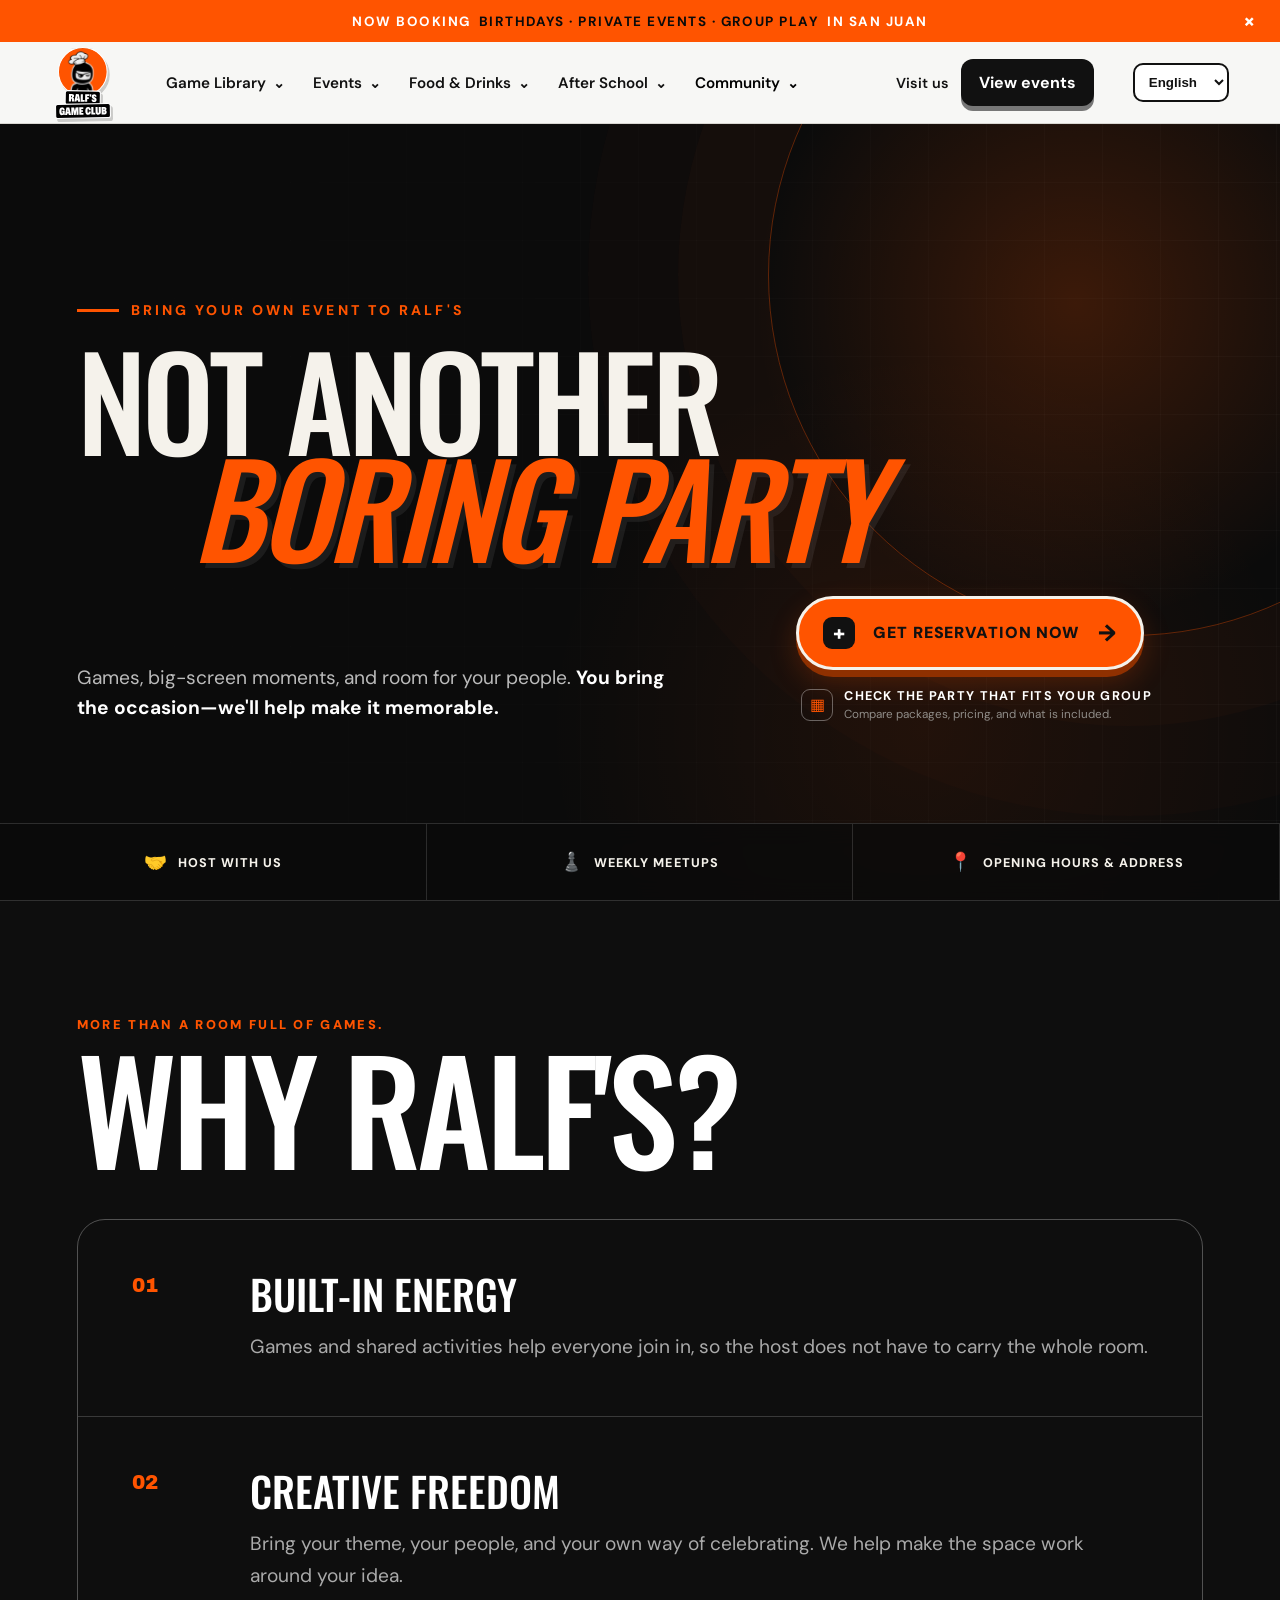
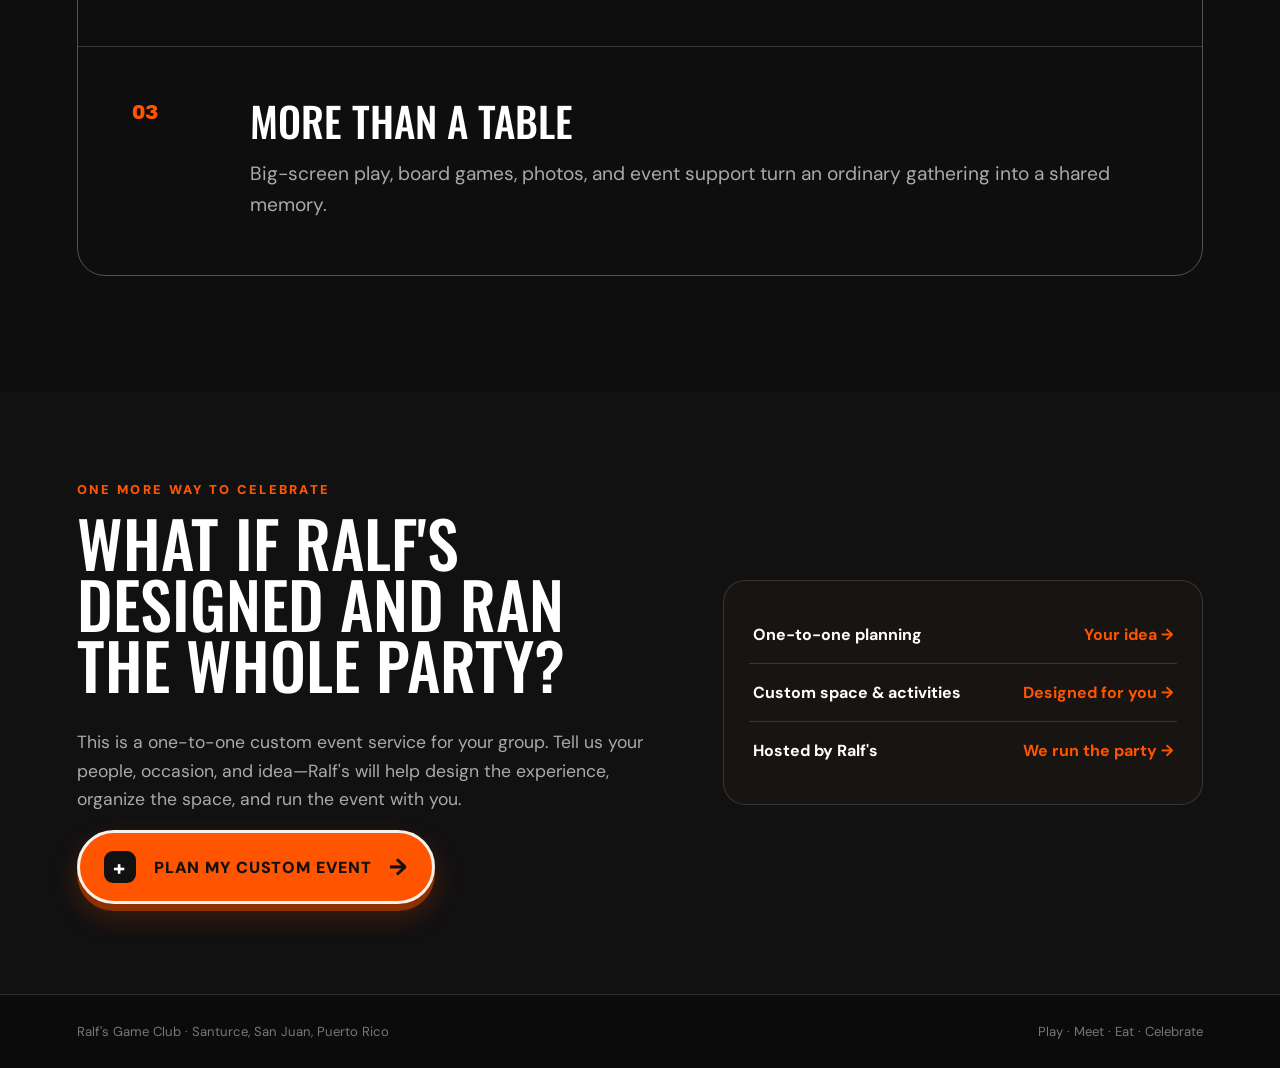
==== commit 3f7a8fa4: "Refine programs reservations and event pages" ====
--- a/index.html
+++ b/index.html
@@ -35,19 +35,18 @@
     <nav class="nav-links" aria-label="Main navigation">
       <div class="nav-item"><a class="nav-trigger" href="collections.html">Game Library</a><div class="dropdown"><a href="collections.html"><span class="drop-icon">🎲</span><span class="drop-text">Browse Our Games<span>Board games, Switch games, retro consoles &amp; books</span></span></a><a href="collections.html"><span class="drop-icon">🎮</span><span class="drop-text">What We Have<span>Check the library before bringing your own game</span></span></a><a href="visit.html"><span class="drop-icon">📍</span><span class="drop-text">Hours &amp; Visit<span>Santurce, San Juan</span></span></a></div></div>
       <div class="nav-item"><a class="nav-trigger" href="events.html">Events</a><div class="dropdown"><a href="reservations.html"><span class="drop-icon">🎂</span><span class="drop-text">Birthday Parties<span>Games, photos & room to celebrate</span></span></a><a href="reservations.html"><span class="drop-icon">✨</span><span class="drop-text">Private Events<span>Your group, your occasion</span></span></a><a href="events.html"><span class="drop-icon">📅</span><span class="drop-text">Weekly Calendar<span>Chess, languages, board games & more</span></span></a></div></div>
-      <div class="nav-item"><a class="nav-trigger" href="host.html">Host With Us</a><div class="dropdown"><a href="host.html"><span class="drop-icon">🤝</span><span class="drop-text">Community Event Application<span>Bring your idea to Ralf's</span></span></a><a href="chess.html"><span class="drop-icon">♟️</span><span class="drop-text">Chess Program<span>Learn, practice, and play together</span></span></a></div></div>
       <div class="nav-item"><a class="nav-trigger" href="menu.html">Food & Drinks</a><div class="dropdown"><a href="menu.html#drinks"><span class="drop-icon">☕</span><span class="drop-text">Community Coffee<span>Coffee, tea & refreshing drinks</span></span></a><a href="menu.html#food"><span class="drop-icon">🍕</span><span class="drop-text">Food Menu<span>Easy food made for game night</span></span></a></div></div>
-      <div class="nav-item"><a class="nav-trigger" href="after-school.html">After School Program</a><div class="dropdown"><a href="after-school.html"><span class="drop-icon">📚</span><span class="drop-text">Program Overview<span>Homework, chess, games &amp; creative activities</span></span></a><a href="after-school-apply.html"><span class="drop-icon">✏️</span><span class="drop-text">Apply Now<span>Reserve a place for your student</span></span></a></div></div>
+      <div class="nav-item"><a class="nav-trigger" href="after-school.html">After School</a><div class="dropdown"><a href="after-school.html"><span class="drop-icon">📚</span><span class="drop-text">Program Overview<span>Homework, chess, games &amp; creative activities</span></span></a><a href="after-school-apply.html"><span class="drop-icon">✏️</span><span class="drop-text">Apply Now<span>Reserve a place for your student</span></span></a></div></div>
       <div class="nav-item"><button class="nav-trigger">Community</button><div class="dropdown"><a href="events.html"><span class="drop-icon">💬</span><span class="drop-text">Join the Community<span>Updates and member sessions</span></span></a><a href="reservations.html"><span class="drop-icon">🤝</span><span class="drop-text">Host a Meetup<span>Bring your idea to Ralf's</span></span></a></div></div>
     </nav>
     <div class="nav-actions"><a href="visit.html">Visit us</a><a class="top-cta" href="events.html">View events</a></div>
     <select class="language-select" id="language-select" aria-label="Language"><option value="en">English</option><option value="es">Español</option></select>
-    <nav class="mobile-direct" aria-label="Quick links"><a href="collections.html">Game Library</a><a href="events.html">Events</a><a href="menu.html">Food &amp; Drinks</a><a href="after-school.html">After School Program</a><a href="host.html">Host With Us</a><a href="chess.html">Chess Program</a></nav>
+    <nav class="mobile-direct" aria-label="Quick links"><a href="collections.html">Game Library</a><a href="events.html">Events</a><a href="menu.html">Food &amp; Drinks</a><a href="after-school.html">After School</a><a href="chess.html">Chess Program</a></nav>
   </header>
   <main id="top">
     <section class="hero"><div class="hero-copy"><div class="eyebrow">Bring your own event to Ralf's</div><h1>Not another <span class="accent">boring party</span></h1><div class="hero-bottom"><p class="hero-description">Games, big-screen moments, and room for your people. <strong>You bring the occasion—we'll help make it memorable.</strong></p><div class="hero-actions"><a class="cta" href="#availability" onclick="openAvailability(event)"><span class="cta-plus">+</span>Get reservation now<span class="cta-arrow">→</span></a><a class="calendar-link" href="reservations.html"><span class="calendar-icon">▦</span><span><strong>Check the party that fits your group</strong><small>Compare packages, pricing, and what is included.</small></span></a></div></div></div><div class="service-strip" aria-label="Explore Ralf's"><a href="host.html"><span>🤝</span>Host With Us</a><a href="community.html"><span>♟️</span>Weekly Meetups</a><a href="visit.html"><span>📍</span>Opening Hours &amp; Address</a></div></section>
     <section class="why-ralfs" id="why-ralfs"><div class="section-label">More than a room full of games.</div><h2>Why Ralf's?</h2><div class="value-list"><article class="value-item"><span class="value-number">01</span><div class="value-copy"><h3>Built-in energy</h3><p>Games and shared activities help everyone join in, so the host does not have to carry the whole room.</p></div></article><article class="value-item"><span class="value-number">02</span><div class="value-copy"><h3>Creative freedom</h3><p>Bring your theme, your people, and your own way of celebrating. We help make the space work around your idea.</p></div></article><article class="value-item"><span class="value-number">03</span><div class="value-copy"><h3>More than a table</h3><p>Big-screen play, board games, photos, and event support turn an ordinary gathering into a shared memory.</p></div></article></div></section>
-    <section id="reserve-options"><div><div class="section-label">One more way to celebrate</div><h2>What if Ralf's designed and ran the whole party?</h2><p>This is a one-to-one custom event service for your group. Tell us your people, occasion, and idea—Ralf's will help design the experience, organize the space, and run the event with you.</p><a class="cta" href="reservations.html"><span class="cta-plus">+</span>Plan my custom event<span class="cta-arrow">→</span></a></div><div class="reserve-panel" id="spaces"><div class="reserve-option">One-to-one planning <span>Your idea →</span></div><div class="reserve-option">Custom space &amp; activities <span>Designed for you →</span></div><div class="reserve-option">Hosted by Ralf's <span>We run the party →</span></div></div></section>
+    <section id="reserve-options"><div><div class="section-label">One more way to celebrate</div><h2>What if Ralf's designed and ran the whole party?</h2><p>This is a one-to-one custom event service for your group. Tell us your people, occasion, and idea—Ralf's will help design the experience, organize the space, and run the event with you.</p><a class="cta" href="custom-events.html"><span class="cta-plus">+</span>Plan my custom event<span class="cta-arrow">→</span></a></div><div class="reserve-panel" id="spaces"><div class="reserve-option">One-to-one planning <span>Your idea →</span></div><div class="reserve-option">Custom space &amp; activities <span>Designed for you →</span></div><div class="reserve-option">Hosted by Ralf's <span>We run the party →</span></div></div></section>
   </main>
   <dialog class="availability-dialog" id="availability-dialog">
     <div class="calendar-modal">
@@ -89,7 +88,7 @@
   <footer id="visit"><span>Ralf's Game Club · Santurce, San Juan, Puerto Rico</span><span id="menu">Play · Meet · Eat · Celebrate</span></footer>
   <script>
     const translations={
-      "Now booking":"Ya reservando","birthdays · private events · group play":"fiestas · eventos privados · grupos","in San Juan":"en San Juan","Bring your own event to Ralf's":"Trae tu propio evento a Ralf's","Not another":"No otra","boring party":"fiesta aburrida","Games, big-screen moments, and room for your people.":"Juegos, momentos en pantalla grande y espacio para tu gente.","You bring the occasion—we'll help make it memorable.":"Tú traes la ocasión; nosotros ayudamos a hacerla memorable.","Get reservation now":"Reserva ahora","View available hours":"Ver horas disponibles","Check the party that fits your group":"Encuentra el paquete ideal para tu grupo","Compare packages, pricing, and what is included.":"Compara paquetes, precios y lo que incluyen.","Send reservation request →":"Enviar solicitud de reservación →","Opens a Gmail draft with the reservation details filled in.":"Abre un borrador de Gmail con los detalles de la reservación ya completados.","More than a room full of games.":"Más que una sala llena de juegos.","Why Ralf's?":"¿Por qué Ralf's?","Built-in energy":"Energía integrada","Games and shared activities help everyone join in, so the host does not have to carry the whole room.":"Los juegos y las actividades compartidas ayudan a que todos participen, sin que el anfitrión tenga que animar todo por sí solo.","Creative freedom":"Libertad creativa","Bring your theme, your people, and your own way of celebrating. We help make the space work around your idea.":"Trae tu tema, tu gente y tu propia forma de celebrar. Ayudamos a adaptar el espacio a tu idea.","More than a table":"Más que una mesa","Big-screen play, board games, photos, and event support turn an ordinary gathering into a shared memory.":"Juegos en pantalla grande, juegos de mesa, fotos y apoyo para eventos convierten una reunión común en un recuerdo compartido.","Reserve":"Reservar","Events":"Eventos","Food & Drinks":"Comida y bebidas","After School Program":"Programa después de clases","Host With Us":"Organiza con nosotros","Opening Hours & Address":"Horario y dirección","Chess Program":"Programa de ajedrez","Game Library":"Biblioteca de juegos","Browse Our Games":"Explora nuestros juegos","What We Have":"Lo que tenemos"
+      "Now booking":"Ya reservando","birthdays · private events · group play":"fiestas · eventos privados · grupos","in San Juan":"en San Juan","Bring your own event to Ralf's":"Trae tu propio evento a Ralf's","Not another":"No otra","boring party":"fiesta aburrida","Games, big-screen moments, and room for your people.":"Juegos, momentos en pantalla grande y espacio para tu gente.","You bring the occasion—we'll help make it memorable.":"Tú traes la ocasión; nosotros ayudamos a hacerla memorable.","Get reservation now":"Reserva ahora","View available hours":"Ver horas disponibles","Check the party that fits your group":"Encuentra el paquete ideal para tu grupo","Compare packages, pricing, and what is included.":"Compara paquetes, precios y lo que incluyen.","Send reservation request →":"Enviar solicitud de reservación →","Opens a Gmail draft with the reservation details filled in.":"Abre un borrador de Gmail con los detalles de la reservación ya completados.","More than a room full of games.":"Más que una sala llena de juegos.","Why Ralf's?":"¿Por qué Ralf's?","Built-in energy":"Energía integrada","Games and shared activities help everyone join in, so the host does not have to carry the whole room.":"Los juegos y las actividades compartidas ayudan a que todos participen, sin que el anfitrión tenga que animar todo por sí solo.","Creative freedom":"Libertad creativa","Bring your theme, your people, and your own way of celebrating. We help make the space work around your idea.":"Trae tu tema, tu gente y tu propia forma de celebrar. Ayudamos a adaptar el espacio a tu idea.","More than a table":"Más que una mesa","Big-screen play, board games, photos, and event support turn an ordinary gathering into a shared memory.":"Juegos en pantalla grande, juegos de mesa, fotos y apoyo para eventos convierten una reunión común en un recuerdo compartido.","Reserve":"Reservar","Events":"Eventos","Food & Drinks":"Comida y bebidas","After School":"Después de clases","Host With Us":"Organiza con nosotros","Opening Hours & Address":"Horario y dirección","Chess Program":"Programa de ajedrez","Game Library":"Biblioteca de juegos","Browse Our Games":"Explora nuestros juegos","What We Have":"Lo que tenemos"
     };
     const originals=new WeakMap();
     function setLanguage(lang){document.documentElement.lang=lang;localStorage.setItem('ralfsLanguage',lang);document.querySelectorAll('a,button,label,h1,h2,h3,p,strong,small,.eyebrow,.section-label,.card-number,.announcement-copy').forEach(el=>{if(el.children.length)return;if(!originals.has(el))originals.set(el,el.textContent);const en=originals.get(el);el.textContent=lang==='es'?(translations[en.trim()]||en):en});document.getElementById('language-select').value=lang}
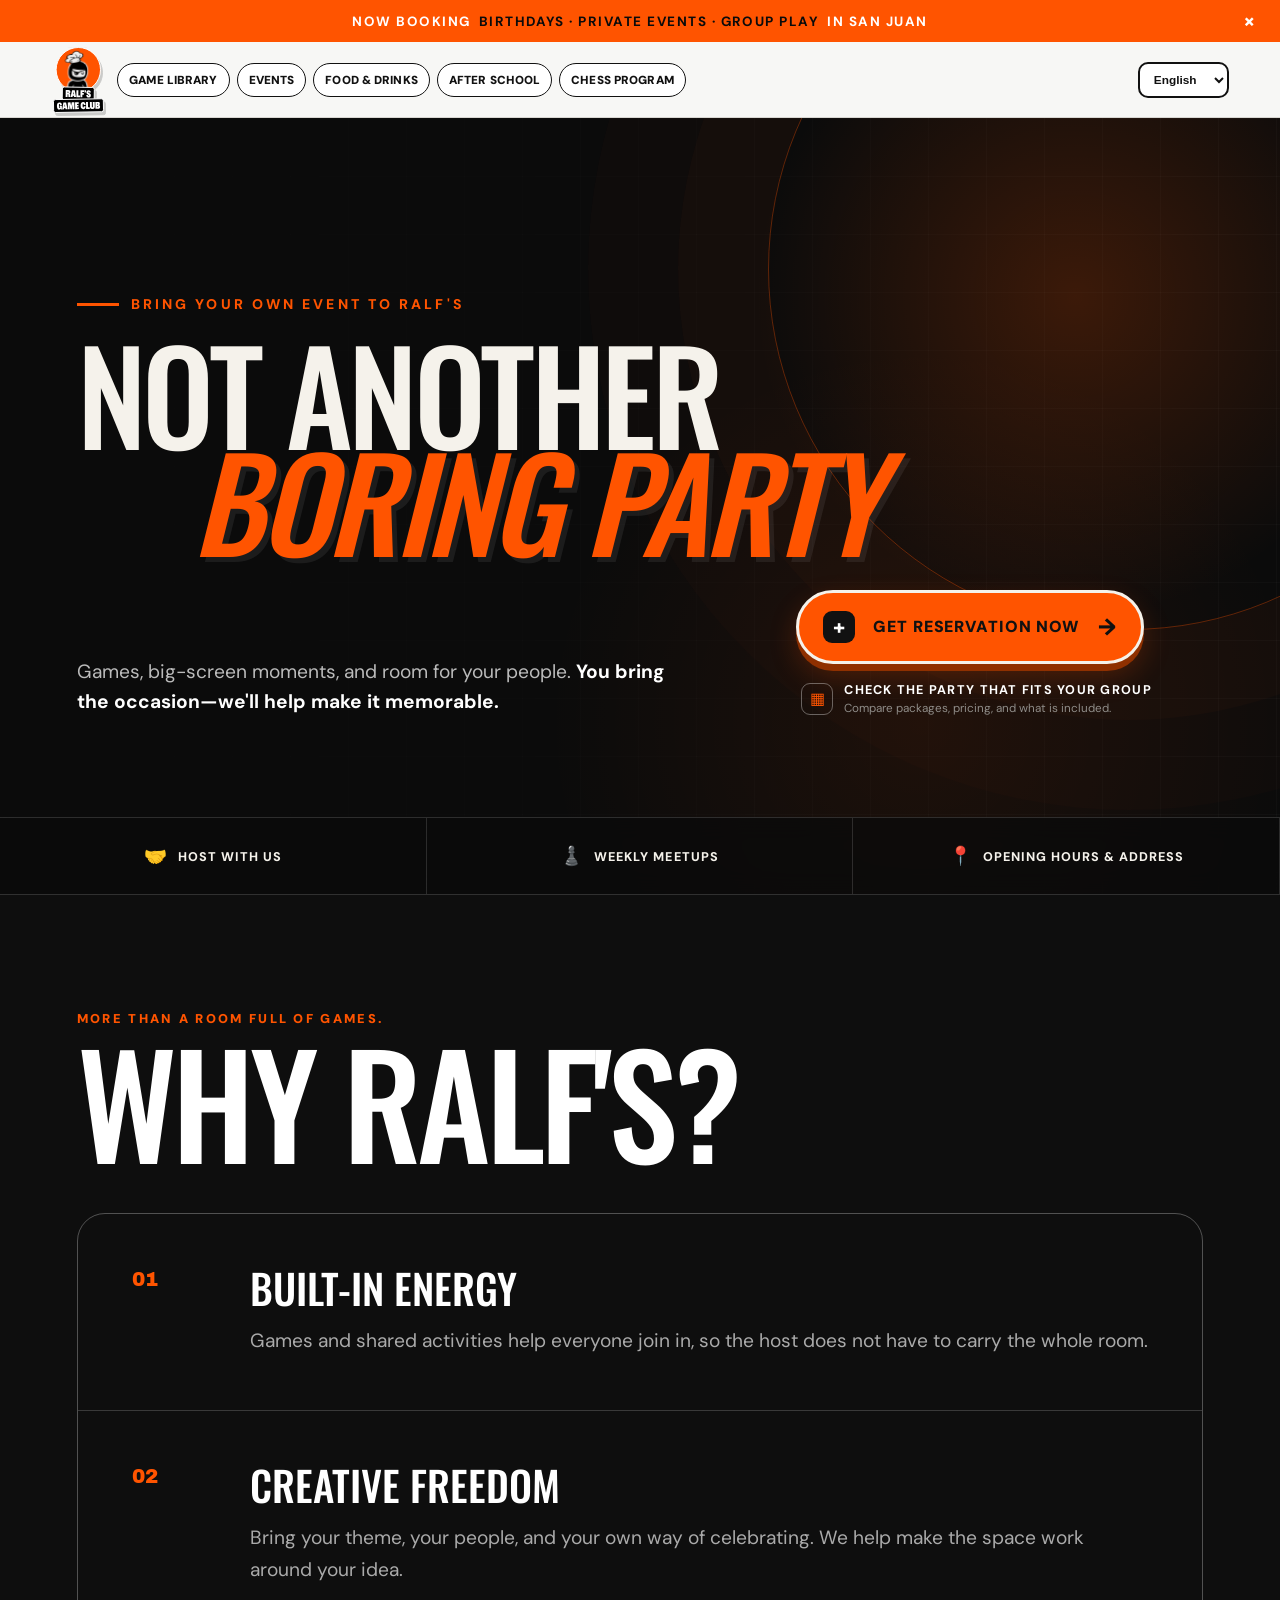
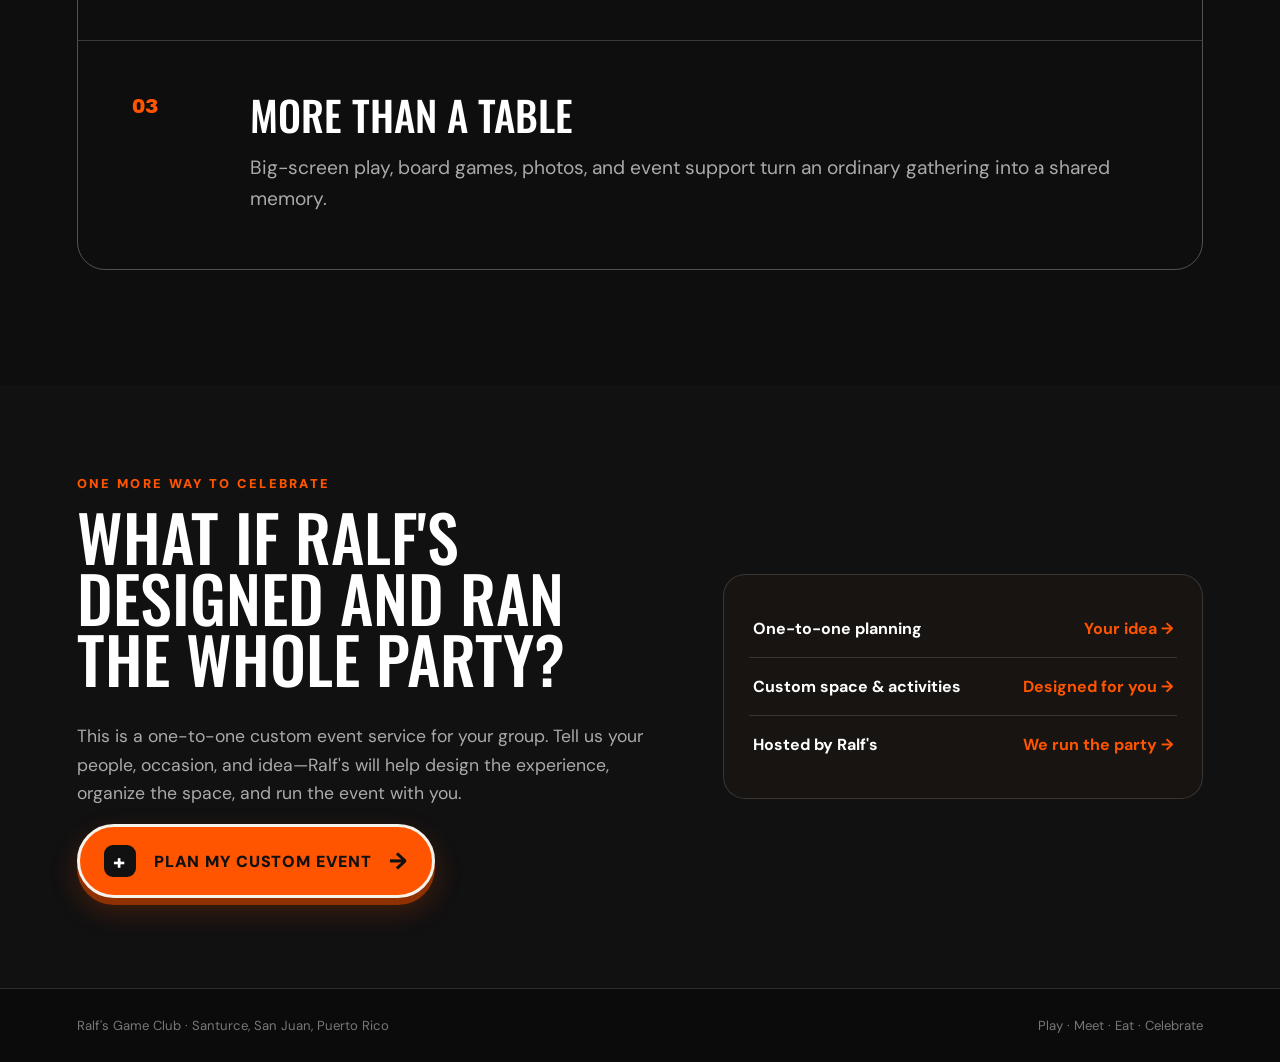
==== commit 737c9f44: "Unify desktop homepage navigation" ====
--- a/index.html
+++ b/index.html
@@ -14,8 +14,8 @@
   </style>
   <style>
     #reserve-options h2{font-family:"Oswald",sans-serif;text-transform:uppercase;font-size:clamp(2.7rem,5vw,5rem);line-height:.95;margin:14px 0 34px;font-weight:500}
-    .mobile-direct{display:none}.language-select{border:2px solid #111;border-radius:10px;background:#fff;color:#111;padding:9px 10px;font-weight:800;cursor:pointer}
-    @media(max-width:1100px){.nav{height:76px;min-height:76px;flex-wrap:nowrap;gap:10px;padding:0 18px;overflow:hidden}.brand-logo{width:52px;height:62px}.nav-links,.menu-toggle,.nav-actions{display:none!important}.mobile-direct{display:flex;order:2;flex:1;min-width:0;gap:6px;overflow-x:auto;padding:0;scrollbar-width:none}.mobile-direct::-webkit-scrollbar{display:none}.mobile-direct a{flex:0 0 auto;border:1.5px solid #111;border-radius:999px;padding:7px 9px;font-size:.66rem;font-weight:900;text-transform:uppercase;letter-spacing:.01em;white-space:nowrap;background:#fff}.mobile-direct a:hover{background:var(--orange)}.language-select{order:3;flex:0 0 auto;font-size:.7rem;padding:7px}}
+    .nav{height:76px;min-height:76px;flex-wrap:nowrap;gap:12px;overflow:hidden}.brand-logo{width:54px;height:66px}.mobile-direct{display:flex;order:2;flex:1;min-width:0;gap:7px;overflow-x:auto;padding:0;scrollbar-width:none}.mobile-direct::-webkit-scrollbar{display:none}.mobile-direct a{flex:0 0 auto;border:1.5px solid #111;border-radius:999px;padding:8px 11px;font-size:.73rem;font-weight:900;text-transform:uppercase;letter-spacing:.01em;white-space:nowrap;background:#fff}.mobile-direct a:hover{background:var(--orange)}.language-select{order:3;margin-left:auto;flex:0 0 auto;border:2px solid #111;border-radius:10px;background:#fff;color:#111;padding:8px 10px;font-size:.74rem;font-weight:800;cursor:pointer}
+    @media(max-width:1100px){.nav{gap:10px;padding:0 18px}.brand-logo{width:52px;height:62px}.mobile-direct{gap:6px}.mobile-direct a{padding:7px 9px;font-size:.66rem}.language-select{font-size:.7rem;padding:7px}}
     @media(max-width:760px){.nav{padding:0 12px;gap:7px}.brand-logo{width:46px;height:56px}.mobile-direct{gap:5px}.mobile-direct a{font-size:.62rem;padding:7px 8px}.language-select{max-width:86px}}
     .announcement{position:sticky;top:0;z-index:30}.nav{position:sticky;top:42px}.service-strip{grid-template-columns:repeat(3,1fr)}body:not(:has(.announcement)) .nav{top:0}@media(max-width:760px){.nav{top:46px}.service-strip{grid-template-columns:repeat(3,1fr);overflow:visible}.service-strip a{min-width:0}}
   </style>
@@ -32,16 +32,8 @@
   <div class="announcement" id="announcement"><span class="announcement-copy">Now booking</span><strong>birthdays · private events · group play</strong><span class="announcement-copy">in San Juan</span><button aria-label="Close announcement" onclick="document.getElementById('announcement').remove();document.getElementById('nav').style.top='0'">×</button></div>
   <header class="nav" id="nav">
     <a class="brand" href="index.html" aria-label="Ralf's Game Club home"><img class="brand-logo" src="assets/images/Ralfs Game Club Logo.svg" alt="Ralf's Game Club"></a>
-    <nav class="nav-links" aria-label="Main navigation">
-      <div class="nav-item"><a class="nav-trigger" href="collections.html">Game Library</a><div class="dropdown"><a href="collections.html"><span class="drop-icon">🎲</span><span class="drop-text">Browse Our Games<span>Board games, Switch games, retro consoles &amp; books</span></span></a><a href="collections.html"><span class="drop-icon">🎮</span><span class="drop-text">What We Have<span>Check the library before bringing your own game</span></span></a><a href="visit.html"><span class="drop-icon">📍</span><span class="drop-text">Hours &amp; Visit<span>Santurce, San Juan</span></span></a></div></div>
-      <div class="nav-item"><a class="nav-trigger" href="events.html">Events</a><div class="dropdown"><a href="reservations.html"><span class="drop-icon">🎂</span><span class="drop-text">Birthday Parties<span>Games, photos & room to celebrate</span></span></a><a href="reservations.html"><span class="drop-icon">✨</span><span class="drop-text">Private Events<span>Your group, your occasion</span></span></a><a href="events.html"><span class="drop-icon">📅</span><span class="drop-text">Weekly Calendar<span>Chess, languages, board games & more</span></span></a></div></div>
-      <div class="nav-item"><a class="nav-trigger" href="menu.html">Food & Drinks</a><div class="dropdown"><a href="menu.html#drinks"><span class="drop-icon">☕</span><span class="drop-text">Community Coffee<span>Coffee, tea & refreshing drinks</span></span></a><a href="menu.html#food"><span class="drop-icon">🍕</span><span class="drop-text">Food Menu<span>Easy food made for game night</span></span></a></div></div>
-      <div class="nav-item"><a class="nav-trigger" href="after-school.html">After School</a><div class="dropdown"><a href="after-school.html"><span class="drop-icon">📚</span><span class="drop-text">Program Overview<span>Homework, chess, games &amp; creative activities</span></span></a><a href="after-school-apply.html"><span class="drop-icon">✏️</span><span class="drop-text">Apply Now<span>Reserve a place for your student</span></span></a></div></div>
-      <div class="nav-item"><button class="nav-trigger">Community</button><div class="dropdown"><a href="events.html"><span class="drop-icon">💬</span><span class="drop-text">Join the Community<span>Updates and member sessions</span></span></a><a href="reservations.html"><span class="drop-icon">🤝</span><span class="drop-text">Host a Meetup<span>Bring your idea to Ralf's</span></span></a></div></div>
-    </nav>
-    <div class="nav-actions"><a href="visit.html">Visit us</a><a class="top-cta" href="events.html">View events</a></div>
+    <nav class="mobile-direct" aria-label="Main navigation"><a href="collections.html">Game Library</a><a href="events.html">Events</a><a href="menu.html">Food &amp; Drinks</a><a href="after-school.html">After School</a><a href="chess.html">Chess Program</a></nav>
     <select class="language-select" id="language-select" aria-label="Language"><option value="en">English</option><option value="es">Español</option></select>
-    <nav class="mobile-direct" aria-label="Quick links"><a href="collections.html">Game Library</a><a href="events.html">Events</a><a href="menu.html">Food &amp; Drinks</a><a href="after-school.html">After School</a><a href="chess.html">Chess Program</a></nav>
   </header>
   <main id="top">
     <section class="hero"><div class="hero-copy"><div class="eyebrow">Bring your own event to Ralf's</div><h1>Not another <span class="accent">boring party</span></h1><div class="hero-bottom"><p class="hero-description">Games, big-screen moments, and room for your people. <strong>You bring the occasion—we'll help make it memorable.</strong></p><div class="hero-actions"><a class="cta" href="#availability" onclick="openAvailability(event)"><span class="cta-plus">+</span>Get reservation now<span class="cta-arrow">→</span></a><a class="calendar-link" href="reservations.html"><span class="calendar-icon">▦</span><span><strong>Check the party that fits your group</strong><small>Compare packages, pricing, and what is included.</small></span></a></div></div></div><div class="service-strip" aria-label="Explore Ralf's"><a href="host.html"><span>🤝</span>Host With Us</a><a href="community.html"><span>♟️</span>Weekly Meetups</a><a href="visit.html"><span>📍</span>Opening Hours &amp; Address</a></div></section>
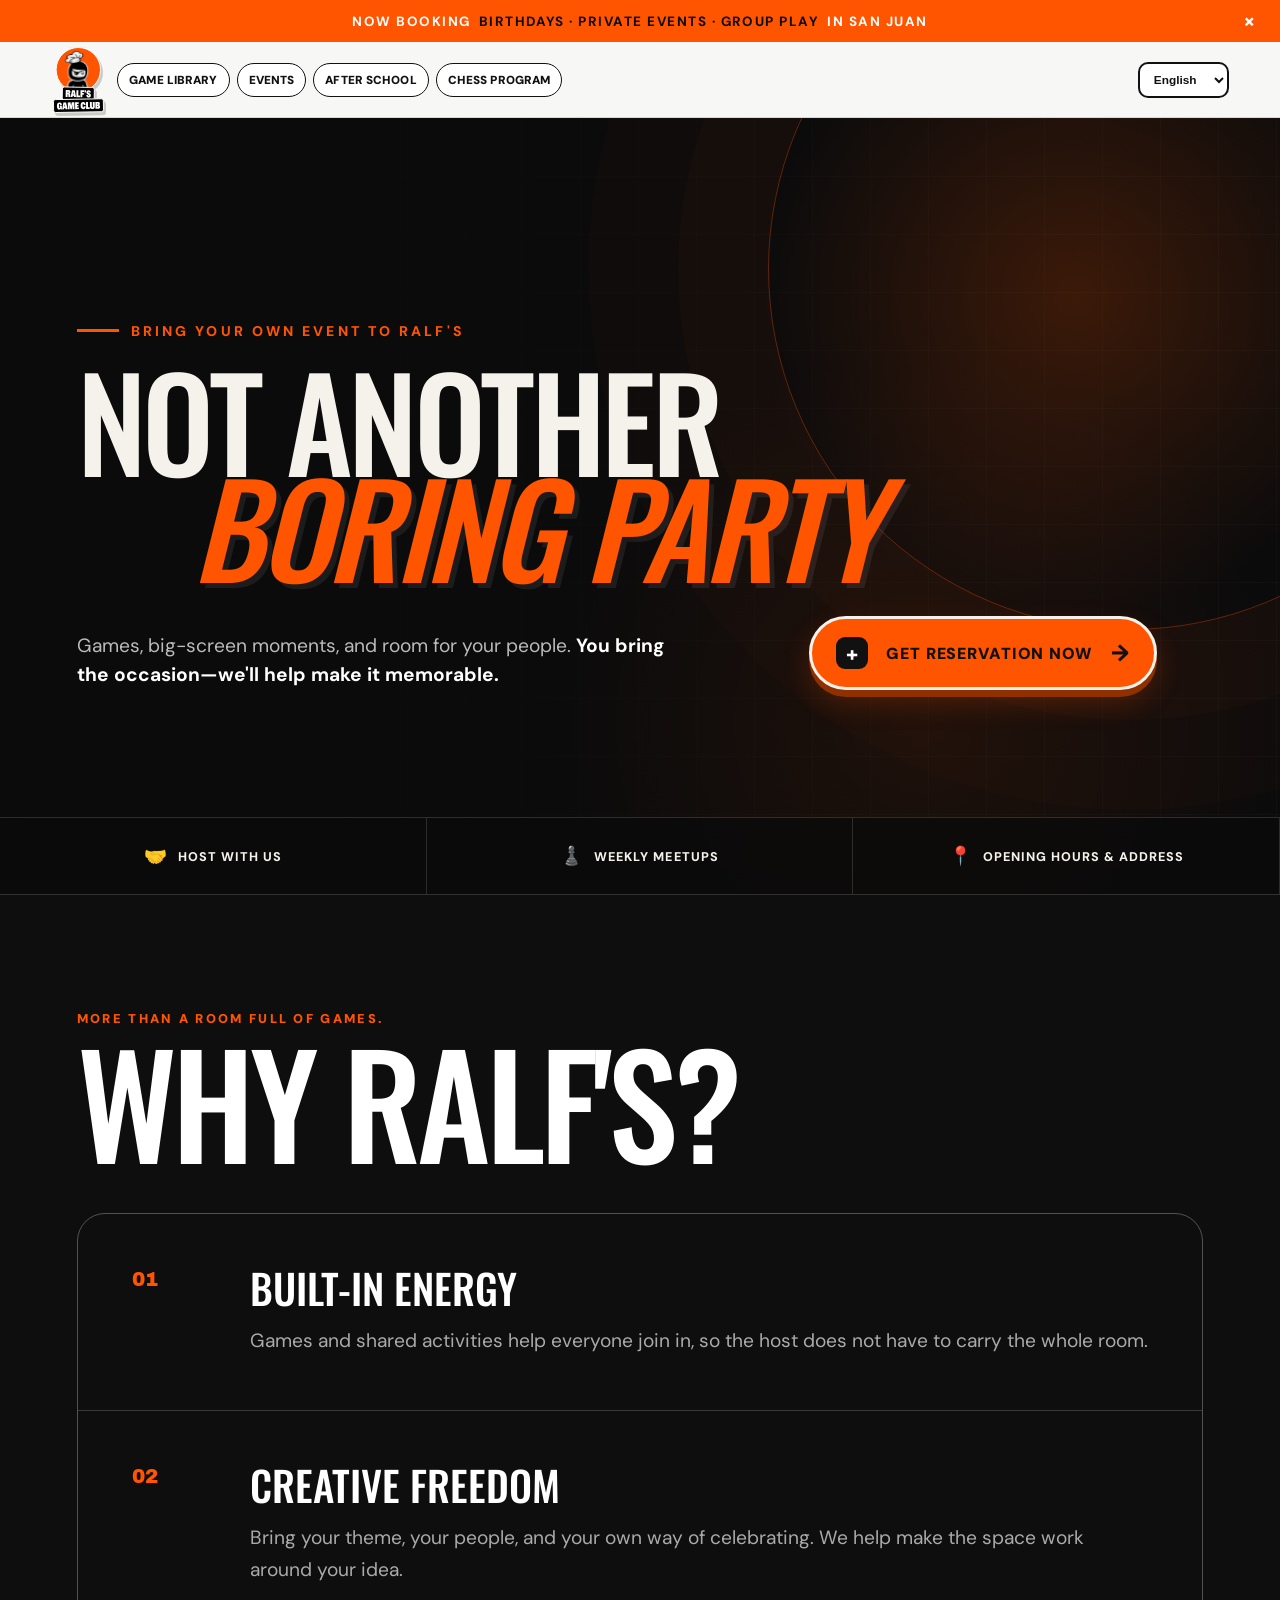
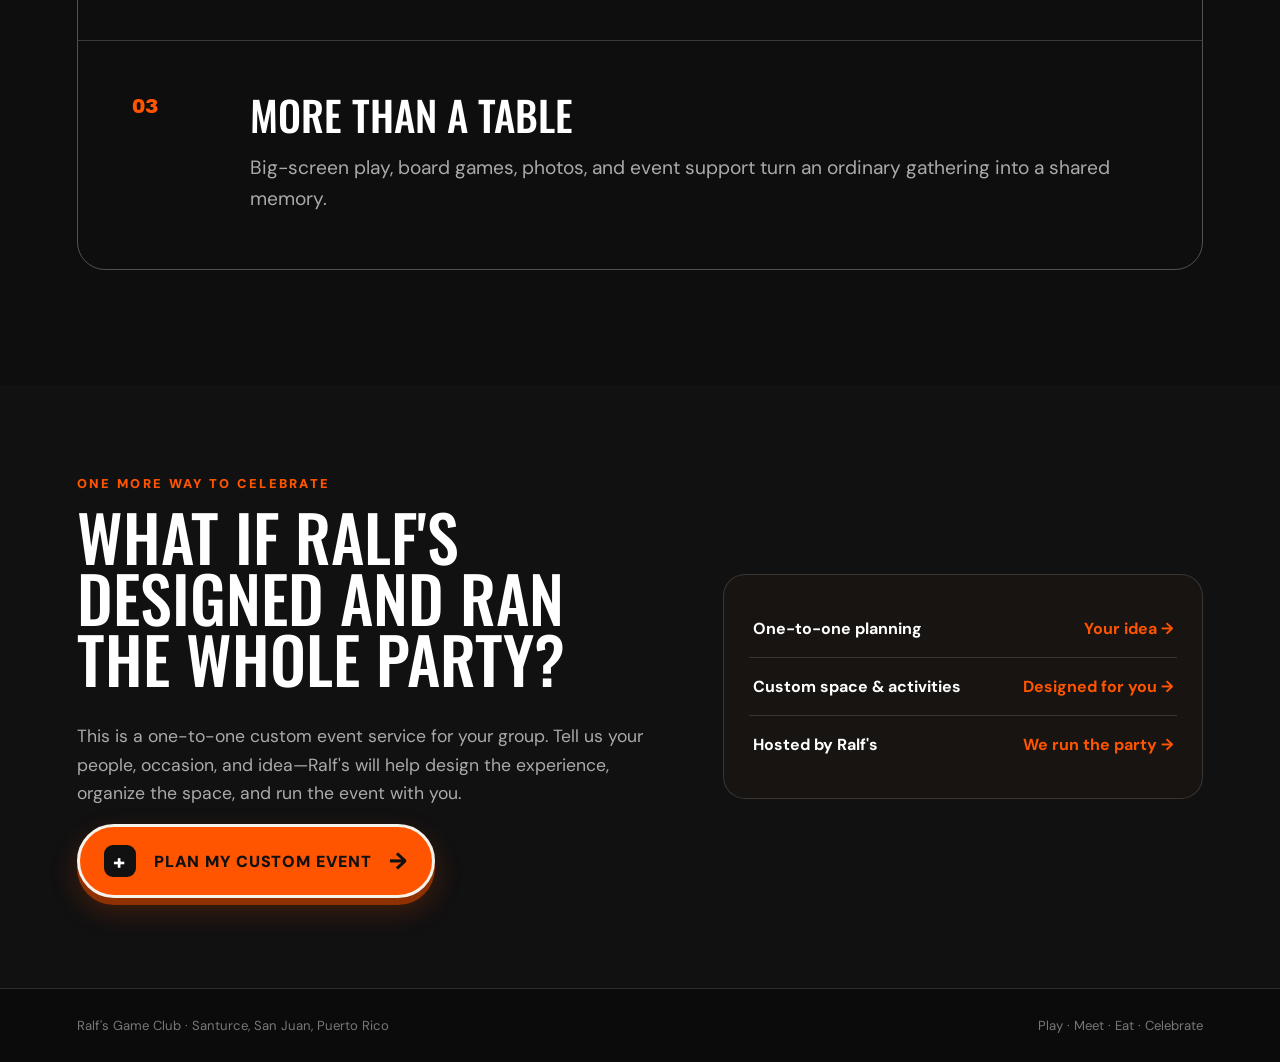
==== commit c03a0ae6: "Temporarily hide public food menu and package link" ====
--- a/index.html
+++ b/index.html
@@ -32,11 +32,11 @@
   <div class="announcement" id="announcement"><span class="announcement-copy">Now booking</span><strong>birthdays · private events · group play</strong><span class="announcement-copy">in San Juan</span><button aria-label="Close announcement" onclick="document.getElementById('announcement').remove();document.getElementById('nav').style.top='0'">×</button></div>
   <header class="nav" id="nav">
     <a class="brand" href="index.html" aria-label="Ralf's Game Club home"><img class="brand-logo" src="assets/images/Ralfs Game Club Logo.svg" alt="Ralf's Game Club"></a>
-    <nav class="mobile-direct" aria-label="Main navigation"><a href="collections.html">Game Library</a><a href="events.html">Events</a><a href="menu.html">Food &amp; Drinks</a><a href="after-school.html">After School</a><a href="chess.html">Chess Program</a></nav>
+    <nav class="mobile-direct" aria-label="Main navigation"><a href="collections.html">Game Library</a><a href="events.html">Events</a><a href="after-school.html">After School</a><a href="chess.html">Chess Program</a></nav>
     <select class="language-select" id="language-select" aria-label="Language"><option value="en">English</option><option value="es">Español</option></select>
   </header>
   <main id="top">
-    <section class="hero"><div class="hero-copy"><div class="eyebrow">Bring your own event to Ralf's</div><h1>Not another <span class="accent">boring party</span></h1><div class="hero-bottom"><p class="hero-description">Games, big-screen moments, and room for your people. <strong>You bring the occasion—we'll help make it memorable.</strong></p><div class="hero-actions"><a class="cta" href="#availability" onclick="openAvailability(event)"><span class="cta-plus">+</span>Get reservation now<span class="cta-arrow">→</span></a><a class="calendar-link" href="reservations.html"><span class="calendar-icon">▦</span><span><strong>Check the party that fits your group</strong><small>Compare packages, pricing, and what is included.</small></span></a></div></div></div><div class="service-strip" aria-label="Explore Ralf's"><a href="host.html"><span>🤝</span>Host With Us</a><a href="community.html"><span>♟️</span>Weekly Meetups</a><a href="visit.html"><span>📍</span>Opening Hours &amp; Address</a></div></section>
+    <section class="hero"><div class="hero-copy"><div class="eyebrow">Bring your own event to Ralf's</div><h1>Not another <span class="accent">boring party</span></h1><div class="hero-bottom"><p class="hero-description">Games, big-screen moments, and room for your people. <strong>You bring the occasion—we'll help make it memorable.</strong></p><div class="hero-actions"><a class="cta" href="#availability" onclick="openAvailability(event)"><span class="cta-plus">+</span>Get reservation now<span class="cta-arrow">→</span></a></div></div></div><div class="service-strip" aria-label="Explore Ralf's"><a href="host.html"><span>🤝</span>Host With Us</a><a href="community.html"><span>♟️</span>Weekly Meetups</a><a href="visit.html"><span>📍</span>Opening Hours &amp; Address</a></div></section>
     <section class="why-ralfs" id="why-ralfs"><div class="section-label">More than a room full of games.</div><h2>Why Ralf's?</h2><div class="value-list"><article class="value-item"><span class="value-number">01</span><div class="value-copy"><h3>Built-in energy</h3><p>Games and shared activities help everyone join in, so the host does not have to carry the whole room.</p></div></article><article class="value-item"><span class="value-number">02</span><div class="value-copy"><h3>Creative freedom</h3><p>Bring your theme, your people, and your own way of celebrating. We help make the space work around your idea.</p></div></article><article class="value-item"><span class="value-number">03</span><div class="value-copy"><h3>More than a table</h3><p>Big-screen play, board games, photos, and event support turn an ordinary gathering into a shared memory.</p></div></article></div></section>
     <section id="reserve-options"><div><div class="section-label">One more way to celebrate</div><h2>What if Ralf's designed and ran the whole party?</h2><p>This is a one-to-one custom event service for your group. Tell us your people, occasion, and idea—Ralf's will help design the experience, organize the space, and run the event with you.</p><a class="cta" href="custom-events.html"><span class="cta-plus">+</span>Plan my custom event<span class="cta-arrow">→</span></a></div><div class="reserve-panel" id="spaces"><div class="reserve-option">One-to-one planning <span>Your idea →</span></div><div class="reserve-option">Custom space &amp; activities <span>Designed for you →</span></div><div class="reserve-option">Hosted by Ralf's <span>We run the party →</span></div></div></section>
   </main>
